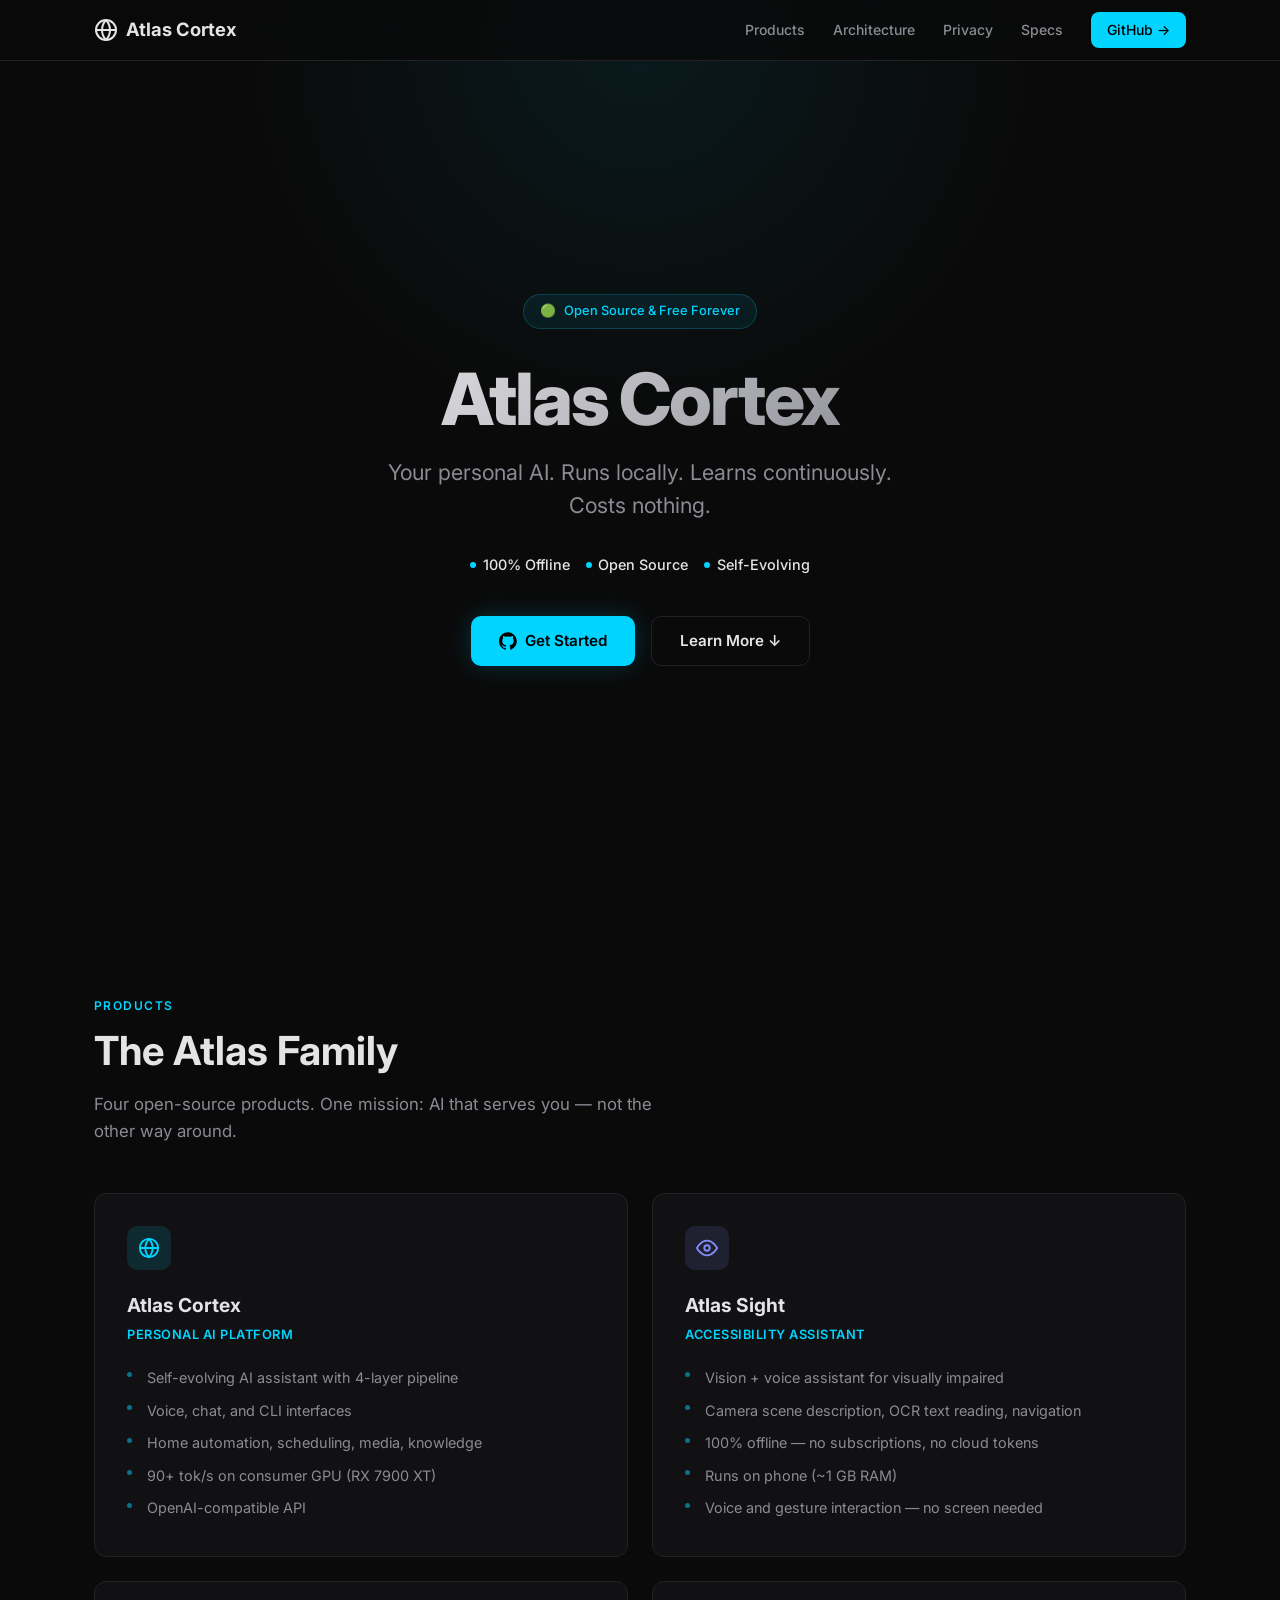
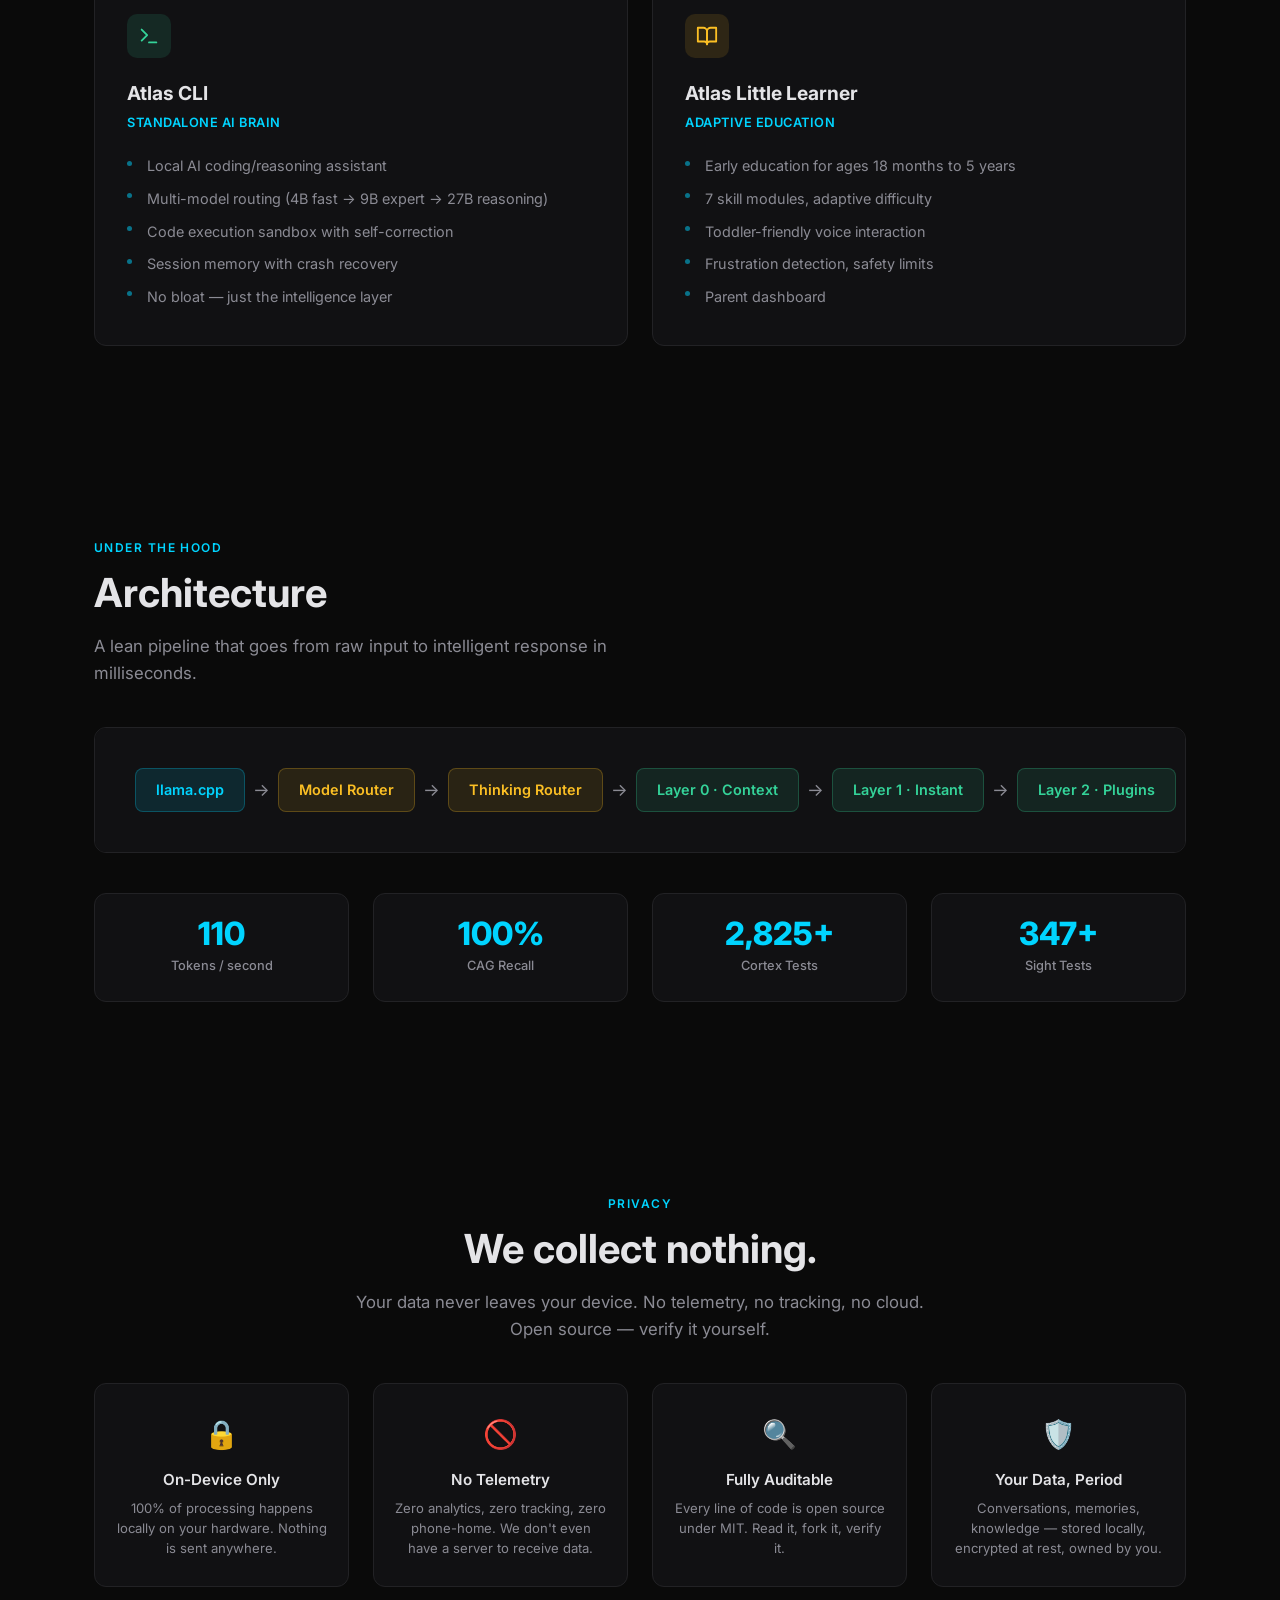
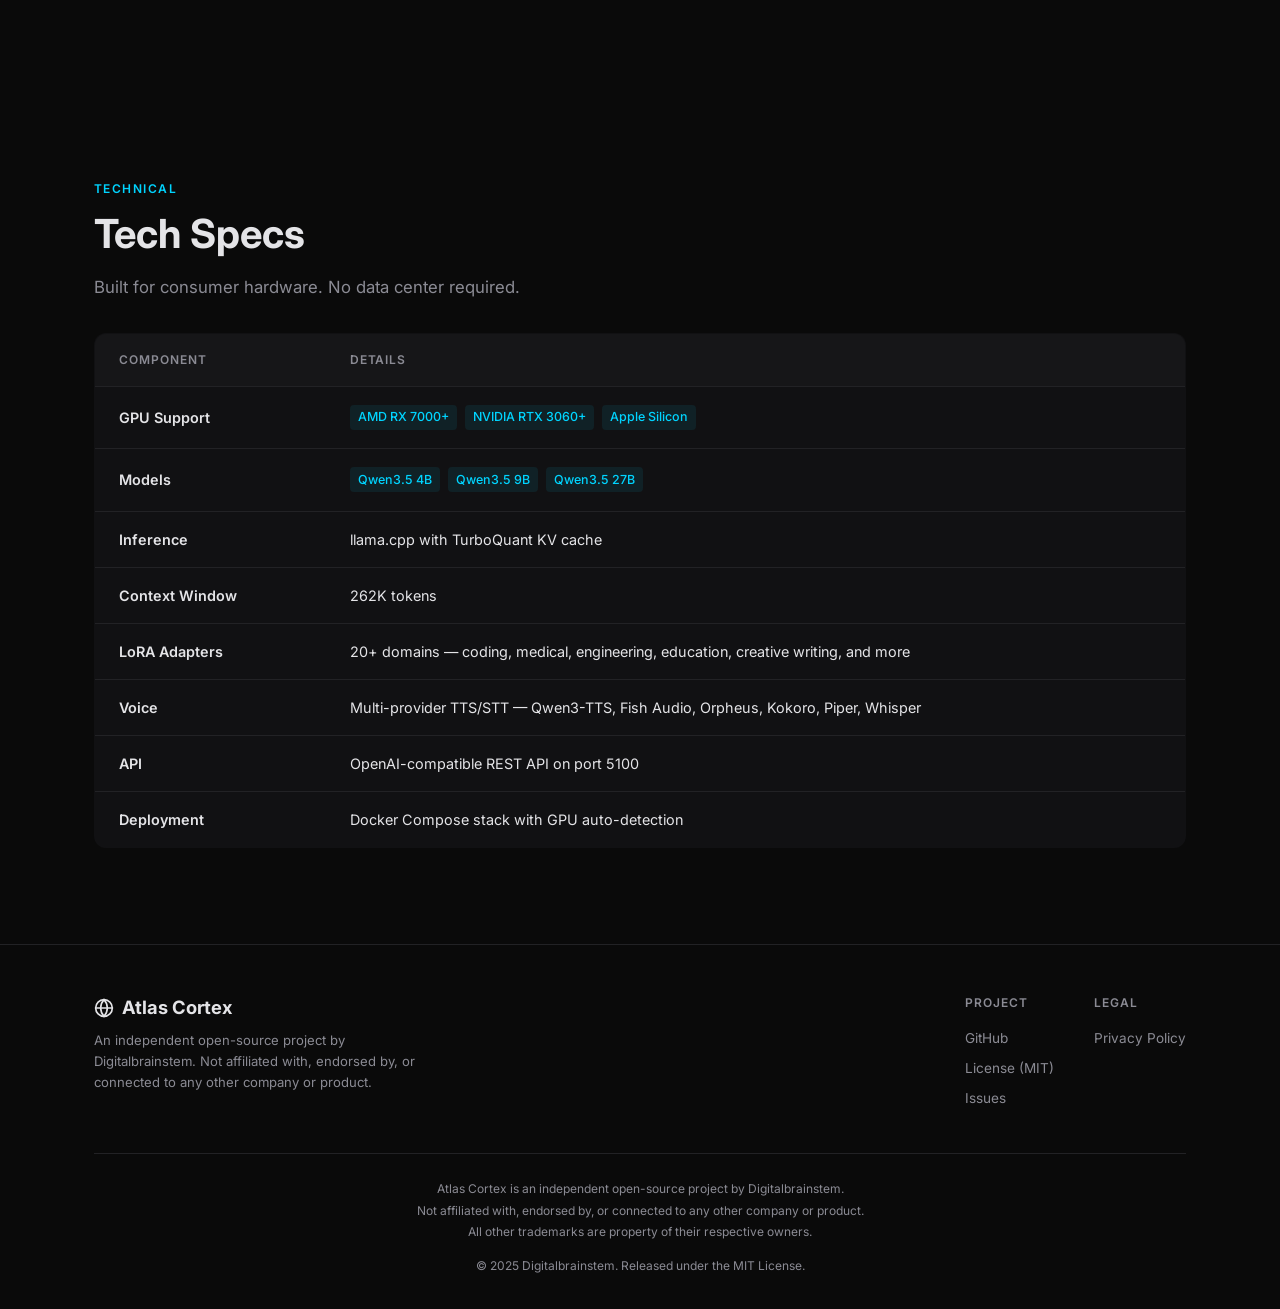
==== index.html @ 3b7be8a6 "feat: Atlas Cortex product website for atlascortex.dev Static single-page site with dark theme, resp" ====
<!DOCTYPE html>
<html lang="en">
<head>
  <meta charset="utf-8">
  <meta name="viewport" content="width=device-width, initial-scale=1">
  <title>Atlas Cortex — Your Personal AI. Runs Locally. Costs Nothing.</title>
  <meta name="description" content="Atlas Cortex is an open-source, self-evolving personal AI platform. 100% offline, runs on consumer hardware, and costs nothing.">
  <meta name="theme-color" content="#0a0a0a">
  <meta property="og:title" content="Atlas Cortex — Personal AI Platform">
  <meta property="og:description" content="Self-evolving personal AI that runs locally on consumer hardware. Open source, 100% offline, costs nothing.">
  <meta property="og:type" content="website">
  <meta property="og:url" content="https://atlascortex.dev">
  <link rel="canonical" href="https://atlascortex.dev">
  <link rel="preconnect" href="https://fonts.googleapis.com">
  <link rel="preconnect" href="https://fonts.gstatic.com" crossorigin>
  <link href="https://fonts.googleapis.com/css2?family=Inter:wght@400;500;600;700;800&display=swap" rel="stylesheet">
  <link rel="stylesheet" href="assets/style.css">
  <link rel="icon" href="data:image/svg+xml,<svg xmlns='http://www.w3.org/2000/svg' viewBox='0 0 100 100'><text y='.9em' font-size='90'>🧠</text></svg>">
</head>
<body>

<!-- ─── Nav ─── -->
<nav class="nav" role="navigation" aria-label="Main">
  <div class="nav-inner">
    <a href="#" class="nav-brand" aria-label="Atlas Cortex home">
      <svg width="24" height="24" viewBox="0 0 24 24" fill="none" stroke="currentColor" stroke-width="2" stroke-linecap="round" stroke-linejoin="round">
        <circle cx="12" cy="12" r="10"/>
        <path d="M12 2a15 15 0 0 1 4 10 15 15 0 0 1-4 10"/>
        <path d="M12 2a15 15 0 0 0-4 10 15 15 0 0 0 4 10"/>
        <path d="M2 12h20"/>
      </svg>
      Atlas Cortex
    </a>
    <button class="nav-toggle" aria-label="Toggle menu" aria-expanded="false">
      <span></span><span></span><span></span>
    </button>
    <div class="nav-links">
      <a href="#products">Products</a>
      <a href="#architecture">Architecture</a>
      <a href="#privacy">Privacy</a>
      <a href="#specs">Specs</a>
      <a href="https://github.com/Betanu701/atlas-cortex" class="nav-cta" target="_blank" rel="noopener">GitHub →</a>
    </div>
  </div>
</nav>

<!-- ─── Hero ─── -->
<section class="hero" id="hero">
  <div class="hero-content">
    <div class="hero-badge">
      <span>🟢</span> Open Source &amp; Free Forever
    </div>
    <h1 class="hero-title">Atlas Cortex</h1>
    <p class="hero-tagline">Your personal AI. Runs locally. Learns continuously. Costs nothing.</p>
    <div class="hero-pills">
      <span class="hero-pill"><span class="dot"></span> 100% Offline</span>
      <span class="hero-pill"><span class="dot"></span> Open Source</span>
      <span class="hero-pill"><span class="dot"></span> Self-Evolving</span>
    </div>
    <div class="hero-actions">
      <a href="https://github.com/Betanu701/atlas-cortex" class="btn btn-primary" target="_blank" rel="noopener">
        <svg width="18" height="18" viewBox="0 0 24 24" fill="currentColor"><path d="M12 .3a12 12 0 0 0-3.8 23.4c.6.1.8-.3.8-.6v-2c-3.3.7-4-1.6-4-1.6-.5-1.4-1.3-1.8-1.3-1.8-1-.7.1-.7.1-.7 1.2.1 1.8 1.2 1.8 1.2 1 1.8 2.8 1.3 3.5 1 .1-.8.4-1.3.7-1.6-2.7-.3-5.5-1.3-5.5-6 0-1.3.5-2.4 1.2-3.2-.1-.3-.5-1.5.1-3.2 0 0 1-.3 3.4 1.2a11.5 11.5 0 0 1 6 0c2.3-1.5 3.3-1.2 3.3-1.2.7 1.7.3 2.9.1 3.2.8.8 1.2 1.9 1.2 3.2 0 4.6-2.8 5.6-5.5 5.9.4.4.8 1.1.8 2.2v3.3c0 .3.2.7.8.6A12 12 0 0 0 12 .3"/></svg>
        Get Started
      </a>
      <a href="#products" class="btn btn-secondary">Learn More ↓</a>
    </div>
  </div>
</section>

<!-- ─── Products ─── -->
<section class="section" id="products">
  <div class="container">
    <div class="reveal">
      <p class="section-label">Products</p>
      <h2 class="section-title">The Atlas Family</h2>
      <p class="section-desc">Four open-source products. One mission: AI that serves you — not the other way around.</p>
    </div>

    <div class="products-grid">
      <!-- Cortex -->
      <div class="product-card reveal">
        <div class="product-icon cortex">
          <svg width="22" height="22" viewBox="0 0 24 24" fill="none" stroke="currentColor" stroke-width="2" stroke-linecap="round" stroke-linejoin="round"><circle cx="12" cy="12" r="10"/><path d="M12 2a15 15 0 0 1 4 10 15 15 0 0 1-4 10"/><path d="M12 2a15 15 0 0 0-4 10 15 15 0 0 0 4 10"/><path d="M2 12h20"/></svg>
        </div>
        <h3>Atlas Cortex</h3>
        <p class="product-subtitle">Personal AI Platform</p>
        <ul>
          <li>Self-evolving AI assistant with 4-layer pipeline</li>
          <li>Voice, chat, and CLI interfaces</li>
          <li>Home automation, scheduling, media, knowledge</li>
          <li>90+ tok/s on consumer GPU (RX 7900 XT)</li>
          <li>OpenAI-compatible API</li>
        </ul>
      </div>

      <!-- Sight -->
      <div class="product-card reveal">
        <div class="product-icon sight">
          <svg width="22" height="22" viewBox="0 0 24 24" fill="none" stroke="currentColor" stroke-width="2" stroke-linecap="round" stroke-linejoin="round"><path d="M1 12s4-8 11-8 11 8 11 8-4 8-11 8-11-8-11-8z"/><circle cx="12" cy="12" r="3"/></svg>
        </div>
        <h3>Atlas Sight</h3>
        <p class="product-subtitle">Accessibility Assistant</p>
        <ul>
          <li>Vision + voice assistant for visually impaired</li>
          <li>Camera scene description, OCR text reading, navigation</li>
          <li>100% offline — no subscriptions, no cloud tokens</li>
          <li>Runs on phone (~1 GB RAM)</li>
          <li>Voice and gesture interaction — no screen needed</li>
        </ul>
      </div>

      <!-- CLI -->
      <div class="product-card reveal">
        <div class="product-icon cli">
          <svg width="22" height="22" viewBox="0 0 24 24" fill="none" stroke="currentColor" stroke-width="2" stroke-linecap="round" stroke-linejoin="round"><polyline points="4 17 10 11 4 5"/><line x1="12" y1="19" x2="20" y2="19"/></svg>
        </div>
        <h3>Atlas CLI</h3>
        <p class="product-subtitle">Standalone AI Brain</p>
        <ul>
          <li>Local AI coding/reasoning assistant</li>
          <li>Multi-model routing (4B fast → 9B expert → 27B reasoning)</li>
          <li>Code execution sandbox with self-correction</li>
          <li>Session memory with crash recovery</li>
          <li>No bloat — just the intelligence layer</li>
        </ul>
      </div>

      <!-- Little Learner -->
      <div class="product-card reveal">
        <div class="product-icon learner">
          <svg width="22" height="22" viewBox="0 0 24 24" fill="none" stroke="currentColor" stroke-width="2" stroke-linecap="round" stroke-linejoin="round"><path d="M2 3h6a4 4 0 0 1 4 4v14a3 3 0 0 0-3-3H2z"/><path d="M22 3h-6a4 4 0 0 0-4 4v14a3 3 0 0 1 3-3h7z"/></svg>
        </div>
        <h3>Atlas Little Learner</h3>
        <p class="product-subtitle">Adaptive Education</p>
        <ul>
          <li>Early education for ages 18 months to 5 years</li>
          <li>7 skill modules, adaptive difficulty</li>
          <li>Toddler-friendly voice interaction</li>
          <li>Frustration detection, safety limits</li>
          <li>Parent dashboard</li>
        </ul>
      </div>
    </div>
  </div>
</section>

<!-- ─── Architecture ─── -->
<section class="section" id="architecture">
  <div class="container">
    <div class="reveal">
      <p class="section-label">Under the Hood</p>
      <h2 class="section-title">Architecture</h2>
      <p class="section-desc">A lean pipeline that goes from raw input to intelligent response in milliseconds.</p>
    </div>

    <div class="arch-diagram reveal">
      <div class="arch-flow">
        <span class="arch-node engine">llama.cpp</span>
        <span class="arch-arrow">→</span>
        <span class="arch-node router">Model Router</span>
        <span class="arch-arrow">→</span>
        <span class="arch-node router">Thinking Router</span>
        <span class="arch-arrow">→</span>
        <span class="arch-node pipe">Layer 0 · Context</span>
        <span class="arch-arrow">→</span>
        <span class="arch-node pipe">Layer 1 · Instant</span>
        <span class="arch-arrow">→</span>
        <span class="arch-node pipe">Layer 2 · Plugins</span>
        <span class="arch-arrow">→</span>
        <span class="arch-node pipe">Layer 3 · LLM</span>
      </div>
    </div>

    <div class="stats-grid">
      <div class="stat-card reveal">
        <div class="stat-value">110</div>
        <div class="stat-label">Tokens / second</div>
      </div>
      <div class="stat-card reveal">
        <div class="stat-value">100%</div>
        <div class="stat-label">CAG Recall</div>
      </div>
      <div class="stat-card reveal">
        <div class="stat-value">2,825+</div>
        <div class="stat-label">Cortex Tests</div>
      </div>
      <div class="stat-card reveal">
        <div class="stat-value">347+</div>
        <div class="stat-label">Sight Tests</div>
      </div>
    </div>
  </div>
</section>

<!-- ─── Privacy ─── -->
<section class="section privacy-section" id="privacy">
  <div class="container">
    <div class="reveal">
      <p class="section-label">Privacy</p>
      <h2 class="section-title">We collect nothing.</h2>
      <p class="section-desc">Your data never leaves your device. No telemetry, no tracking, no cloud. Open source — verify it yourself.</p>
    </div>

    <div class="privacy-grid">
      <div class="privacy-card reveal">
        <div class="privacy-card-icon">🔒</div>
        <h4>On-Device Only</h4>
        <p>100% of processing happens locally on your hardware. Nothing is sent anywhere.</p>
      </div>
      <div class="privacy-card reveal">
        <div class="privacy-card-icon">🚫</div>
        <h4>No Telemetry</h4>
        <p>Zero analytics, zero tracking, zero phone-home. We don't even have a server to receive data.</p>
      </div>
      <div class="privacy-card reveal">
        <div class="privacy-card-icon">🔍</div>
        <h4>Fully Auditable</h4>
        <p>Every line of code is open source under MIT. Read it, fork it, verify it.</p>
      </div>
      <div class="privacy-card reveal">
        <div class="privacy-card-icon">🛡️</div>
        <h4>Your Data, Period</h4>
        <p>Conversations, memories, knowledge — stored locally, encrypted at rest, owned by you.</p>
      </div>
    </div>
  </div>
</section>

<!-- ─── Tech Specs ─── -->
<section class="section" id="specs">
  <div class="container">
    <div class="reveal">
      <p class="section-label">Technical</p>
      <h2 class="section-title">Tech Specs</h2>
      <p class="section-desc">Built for consumer hardware. No data center required.</p>
    </div>

    <table class="specs-table reveal">
      <thead>
        <tr>
          <th>Component</th>
          <th>Details</th>
        </tr>
      </thead>
      <tbody>
        <tr>
          <td>GPU Support</td>
          <td>
            <span class="spec-tag">AMD RX 7000+</span>
            <span class="spec-tag">NVIDIA RTX 3060+</span>
            <span class="spec-tag">Apple Silicon</span>
          </td>
        </tr>
        <tr>
          <td>Models</td>
          <td>
            <span class="spec-tag">Qwen3.5 4B</span>
            <span class="spec-tag">Qwen3.5 9B</span>
            <span class="spec-tag">Qwen3.5 27B</span>
          </td>
        </tr>
        <tr>
          <td>Inference</td>
          <td>llama.cpp with TurboQuant KV cache</td>
        </tr>
        <tr>
          <td>Context Window</td>
          <td>262K tokens</td>
        </tr>
        <tr>
          <td>LoRA Adapters</td>
          <td>20+ domains — coding, medical, engineering, education, creative writing, and more</td>
        </tr>
        <tr>
          <td>Voice</td>
          <td>Multi-provider TTS/STT — Qwen3-TTS, Fish Audio, Orpheus, Kokoro, Piper, Whisper</td>
        </tr>
        <tr>
          <td>API</td>
          <td>OpenAI-compatible REST API on port 5100</td>
        </tr>
        <tr>
          <td>Deployment</td>
          <td>Docker Compose stack with GPU auto-detection</td>
        </tr>
      </tbody>
    </table>
  </div>
</section>

<!-- ─── Footer ─── -->
<footer class="footer" id="footer">
  <div class="container">
    <div class="footer-inner">
      <div class="footer-brand">
        <a href="#" class="nav-brand" style="color:var(--text);">
          <svg width="20" height="20" viewBox="0 0 24 24" fill="none" stroke="currentColor" stroke-width="2" stroke-linecap="round" stroke-linejoin="round"><circle cx="12" cy="12" r="10"/><path d="M12 2a15 15 0 0 1 4 10 15 15 0 0 1-4 10"/><path d="M12 2a15 15 0 0 0-4 10 15 15 0 0 0 4 10"/><path d="M2 12h20"/></svg>
          Atlas Cortex
        </a>
        <p>An independent open-source project by Digitalbrainstem. Not affiliated with, endorsed by, or connected to any other company or product.</p>
      </div>
      <div class="footer-links">
        <div class="footer-col">
          <h5>Project</h5>
          <a href="https://github.com/Betanu701/atlas-cortex" target="_blank" rel="noopener">GitHub</a>
          <a href="https://github.com/Betanu701/atlas-cortex/blob/main/LICENSE" target="_blank" rel="noopener">License (MIT)</a>
          <a href="https://github.com/Betanu701/atlas-cortex/issues" target="_blank" rel="noopener">Issues</a>
        </div>
        <div class="footer-col">
          <h5>Legal</h5>
          <a href="privacy.html">Privacy Policy</a>
        </div>
      </div>
    </div>
    <div class="footer-legal">
      <p>Atlas Cortex is an independent open-source project by Digitalbrainstem.</p>
      <p>Not affiliated with, endorsed by, or connected to any other company or product.</p>
      <p>All other trademarks are property of their respective owners.</p>
      <p style="margin-top:.75rem;">© 2025 Digitalbrainstem. Released under the MIT License.</p>
    </div>
  </div>
</footer>

<script src="assets/main.js"></script>
</body>
</html>
---- assets/style.css ----
/* ── Atlas Cortex — atlascortex.dev ── */
/* Design tokens */
:root {
  --bg:        #0a0a0a;
  --bg-card:   #111113;
  --bg-card-h: #17171a;
  --border:    #222225;
  --text:      #e4e4e7;
  --text-dim:  #8b8b94;
  --accent:    #00d4ff;
  --accent-g:  #00b8d4;
  --accent-warm: #f5a623;
  --radius:    12px;
  --max-w:     1140px;
  --font:      'Inter', system-ui, -apple-system, sans-serif;
}

/* ── Reset ── */
*, *::before, *::after { box-sizing: border-box; margin: 0; padding: 0; }
html { scroll-behavior: smooth; -webkit-text-size-adjust: 100%; }
body {
  font-family: var(--font);
  background: var(--bg);
  color: var(--text);
  line-height: 1.6;
  overflow-x: hidden;
  -webkit-font-smoothing: antialiased;
}
a { color: var(--accent); text-decoration: none; transition: opacity .2s; }
a:hover { opacity: .8; }
img { max-width: 100%; display: block; }
ul { list-style: none; }

/* ── Utilities ── */
.container { max-width: var(--max-w); margin: 0 auto; padding: 0 1.5rem; }
.section { padding: 6rem 0; }
.section-label {
  font-size: .75rem;
  font-weight: 600;
  letter-spacing: .12em;
  text-transform: uppercase;
  color: var(--accent);
  margin-bottom: .75rem;
}
.section-title {
  font-size: clamp(1.75rem, 4vw, 2.5rem);
  font-weight: 700;
  line-height: 1.2;
  margin-bottom: 1rem;
}
.section-desc {
  color: var(--text-dim);
  max-width: 600px;
  font-size: 1.05rem;
}

/* ── Scroll animations ── */
.reveal {
  opacity: 0;
  transform: translateY(28px);
  transition: opacity .7s cubic-bezier(.16,1,.3,1), transform .7s cubic-bezier(.16,1,.3,1);
}
.reveal.visible {
  opacity: 1;
  transform: translateY(0);
}

/* ── Nav ── */
.nav {
  position: fixed;
  top: 0; left: 0; right: 0;
  z-index: 100;
  background: rgba(10,10,10,.82);
  backdrop-filter: blur(14px);
  -webkit-backdrop-filter: blur(14px);
  border-bottom: 1px solid var(--border);
  transition: background .3s;
}
.nav-inner {
  max-width: var(--max-w);
  margin: 0 auto;
  padding: 0 1.5rem;
  display: flex;
  align-items: center;
  justify-content: space-between;
  height: 60px;
}
.nav-brand {
  font-weight: 700;
  font-size: 1.15rem;
  color: var(--text);
  display: flex;
  align-items: center;
  gap: .5rem;
}
.nav-brand svg { flex-shrink: 0; }
.nav-links { display: flex; gap: 1.75rem; align-items: center; }
.nav-links a {
  color: var(--text-dim);
  font-size: .875rem;
  font-weight: 500;
  transition: color .2s;
}
.nav-links a:hover { color: var(--text); opacity: 1; }
.nav-cta {
  background: var(--accent);
  color: #000 !important;
  padding: .45rem 1rem;
  border-radius: 8px;
  font-weight: 600;
  font-size: .85rem;
  transition: background .2s, transform .15s;
}
.nav-cta:hover { background: var(--accent-g); transform: translateY(-1px); opacity: 1 !important; }

/* Mobile menu */
.nav-toggle {
  display: none;
  background: none;
  border: none;
  cursor: pointer;
  padding: .5rem;
}
.nav-toggle span {
  display: block;
  width: 22px;
  height: 2px;
  background: var(--text);
  margin: 5px 0;
  transition: transform .3s, opacity .3s;
}
@media (max-width: 768px) {
  .nav-toggle { display: block; }
  .nav-links {
    position: fixed;
    inset: 60px 0 0 0;
    background: rgba(10,10,10,.97);
    backdrop-filter: blur(14px);
    flex-direction: column;
    padding: 2rem 1.5rem;
    gap: 1.5rem;
    transform: translateX(100%);
    transition: transform .35s cubic-bezier(.16,1,.3,1);
  }
  .nav-links.open { transform: translateX(0); }
  .nav-links a { font-size: 1.1rem; }
}

/* ── Hero ── */
.hero {
  min-height: 100vh;
  display: flex;
  align-items: center;
  position: relative;
  overflow: hidden;
  padding-top: 60px;
}
.hero::before {
  content: '';
  position: absolute;
  top: -40%;
  left: 50%;
  transform: translateX(-50%);
  width: 800px;
  height: 800px;
  background: radial-gradient(circle, rgba(0,212,255,.08) 0%, transparent 70%);
  pointer-events: none;
}
.hero-content {
  position: relative;
  text-align: center;
  max-width: 740px;
  margin: 0 auto;
  padding: 4rem 1.5rem;
}
.hero-badge {
  display: inline-flex;
  align-items: center;
  gap: .5rem;
  background: rgba(0,212,255,.08);
  border: 1px solid rgba(0,212,255,.2);
  border-radius: 100px;
  padding: .4rem 1rem;
  font-size: .8rem;
  color: var(--accent);
  font-weight: 500;
  margin-bottom: 2rem;
}
.hero-title {
  font-size: clamp(2.75rem, 7vw, 4.5rem);
  font-weight: 800;
  letter-spacing: -.03em;
  line-height: 1.05;
  margin-bottom: 1.25rem;
  background: linear-gradient(135deg, var(--text) 0%, var(--text-dim) 100%);
  -webkit-background-clip: text;
  -webkit-text-fill-color: transparent;
  background-clip: text;
}
.hero-tagline {
  font-size: clamp(1.1rem, 2.5vw, 1.35rem);
  color: var(--text-dim);
  max-width: 560px;
  margin: 0 auto 2rem;
  line-height: 1.5;
}
.hero-pills {
  display: flex;
  justify-content: center;
  gap: 1rem;
  flex-wrap: wrap;
  margin-bottom: 2.5rem;
}
.hero-pill {
  display: flex;
  align-items: center;
  gap: .4rem;
  color: var(--text);
  font-size: .9rem;
  font-weight: 500;
}
.hero-pill .dot {
  width: 6px;
  height: 6px;
  border-radius: 50%;
  background: var(--accent);
  flex-shrink: 0;
}
.hero-actions {
  display: flex;
  justify-content: center;
  gap: 1rem;
  flex-wrap: wrap;
}
.btn {
  display: inline-flex;
  align-items: center;
  gap: .5rem;
  padding: .75rem 1.75rem;
  border-radius: 10px;
  font-weight: 600;
  font-size: .95rem;
  transition: transform .15s, box-shadow .2s;
  border: none;
  cursor: pointer;
}
.btn:hover { transform: translateY(-2px); opacity: 1 !important; }
.btn-primary {
  background: var(--accent);
  color: #000;
  box-shadow: 0 0 24px rgba(0,212,255,.2);
}
.btn-primary:hover { box-shadow: 0 0 32px rgba(0,212,255,.35); }
.btn-secondary {
  background: transparent;
  color: var(--text);
  border: 1px solid var(--border);
}
.btn-secondary:hover { border-color: var(--text-dim); }

/* ── Products grid ── */
.products-grid {
  display: grid;
  grid-template-columns: repeat(2, 1fr);
  gap: 1.5rem;
  margin-top: 3rem;
}
@media (max-width: 768px) {
  .products-grid { grid-template-columns: 1fr; }
}
.product-card {
  background: var(--bg-card);
  border: 1px solid var(--border);
  border-radius: var(--radius);
  padding: 2rem;
  transition: border-color .3s, transform .3s, box-shadow .3s;
  position: relative;
  overflow: hidden;
}
.product-card::before {
  content: '';
  position: absolute;
  top: 0; left: 0; right: 0;
  height: 2px;
  background: linear-gradient(90deg, transparent, var(--accent), transparent);
  opacity: 0;
  transition: opacity .3s;
}
.product-card:hover {
  border-color: rgba(0,212,255,.25);
  transform: translateY(-4px);
  box-shadow: 0 12px 40px rgba(0,0,0,.3);
}
.product-card:hover::before { opacity: 1; }

.product-icon {
  width: 44px;
  height: 44px;
  border-radius: 10px;
  display: flex;
  align-items: center;
  justify-content: center;
  margin-bottom: 1.25rem;
  font-size: 1.25rem;
}
.product-icon.cortex  { background: rgba(0,212,255,.12); color: var(--accent); }
.product-icon.sight   { background: rgba(129,140,248,.12); color: #818cf8; }
.product-icon.cli     { background: rgba(52,211,153,.12); color: #34d399; }
.product-icon.learner { background: rgba(251,191,36,.12); color: #fbbf24; }

.product-card h3 {
  font-size: 1.2rem;
  font-weight: 700;
  margin-bottom: .25rem;
}
.product-subtitle {
  color: var(--accent);
  font-size: .8rem;
  font-weight: 600;
  letter-spacing: .04em;
  text-transform: uppercase;
  margin-bottom: 1rem;
}
.product-card ul { margin-top: .75rem; }
.product-card li {
  color: var(--text-dim);
  font-size: .9rem;
  padding: .3rem 0;
  padding-left: 1.25rem;
  position: relative;
}
.product-card li::before {
  content: '';
  position: absolute;
  left: 0;
  top: .7rem;
  width: 5px;
  height: 5px;
  border-radius: 50%;
  background: var(--accent);
  opacity: .5;
}

/* ── Architecture ── */
.arch-diagram {
  background: var(--bg-card);
  border: 1px solid var(--border);
  border-radius: var(--radius);
  padding: 2.5rem;
  margin-top: 2.5rem;
  overflow-x: auto;
}
.arch-flow {
  display: flex;
  align-items: center;
  justify-content: center;
  gap: .5rem;
  flex-wrap: wrap;
  font-size: .9rem;
  min-width: max-content;
}
.arch-node {
  padding: .6rem 1.25rem;
  border-radius: 8px;
  font-weight: 600;
  white-space: nowrap;
}
.arch-node.engine  { background: rgba(0,212,255,.12); color: var(--accent); border: 1px solid rgba(0,212,255,.25); }
.arch-node.router  { background: rgba(251,191,36,.1); color: #fbbf24; border: 1px solid rgba(251,191,36,.25); }
.arch-node.pipe    { background: rgba(52,211,153,.1); color: #34d399; border: 1px solid rgba(52,211,153,.25); }
.arch-arrow { color: var(--text-dim); font-size: 1.1rem; flex-shrink: 0; }

.stats-grid {
  display: grid;
  grid-template-columns: repeat(4, 1fr);
  gap: 1.5rem;
  margin-top: 2.5rem;
}
@media (max-width: 640px) {
  .stats-grid { grid-template-columns: repeat(2, 1fr); }
}
.stat-card {
  text-align: center;
  padding: 1.5rem 1rem;
  background: var(--bg-card);
  border: 1px solid var(--border);
  border-radius: var(--radius);
}
.stat-value {
  font-size: 2rem;
  font-weight: 800;
  color: var(--accent);
  line-height: 1;
  margin-bottom: .4rem;
}
.stat-label {
  font-size: .8rem;
  color: var(--text-dim);
  font-weight: 500;
}

/* ── Privacy ── */
.privacy-section {
  text-align: center;
}
.privacy-section .section-desc {
  margin: 0 auto 2.5rem;
}
.privacy-grid {
  display: grid;
  grid-template-columns: repeat(4, 1fr);
  gap: 1.5rem;
}
@media (max-width: 768px) {
  .privacy-grid { grid-template-columns: repeat(2, 1fr); }
}
.privacy-card {
  padding: 1.75rem 1.25rem;
  background: var(--bg-card);
  border: 1px solid var(--border);
  border-radius: var(--radius);
  text-align: center;
}
.privacy-card-icon {
  font-size: 1.75rem;
  margin-bottom: .75rem;
}
.privacy-card h4 {
  font-size: .95rem;
  font-weight: 600;
  margin-bottom: .4rem;
}
.privacy-card p {
  font-size: .82rem;
  color: var(--text-dim);
  line-height: 1.5;
}

/* ── Tech specs ── */
.specs-table {
  width: 100%;
  border-collapse: collapse;
  margin-top: 2rem;
  background: var(--bg-card);
  border: 1px solid var(--border);
  border-radius: var(--radius);
  overflow: hidden;
}
.specs-table th,
.specs-table td {
  text-align: left;
  padding: 1rem 1.5rem;
  border-bottom: 1px solid var(--border);
  font-size: .9rem;
}
.specs-table th {
  color: var(--text-dim);
  font-weight: 600;
  font-size: .75rem;
  text-transform: uppercase;
  letter-spacing: .08em;
  background: rgba(255,255,255,.02);
}
.specs-table tr:last-child td { border-bottom: none; }
.specs-table td:first-child { font-weight: 600; white-space: nowrap; }
.spec-tag {
  display: inline-block;
  background: rgba(0,212,255,.08);
  color: var(--accent);
  padding: .15rem .5rem;
  border-radius: 4px;
  font-size: .78rem;
  font-weight: 500;
  margin: .15rem .25rem .15rem 0;
}

/* ── Footer ── */
.footer {
  border-top: 1px solid var(--border);
  padding: 3rem 0 2rem;
}
.footer-inner {
  display: flex;
  justify-content: space-between;
  align-items: flex-start;
  gap: 2rem;
  flex-wrap: wrap;
}
.footer-brand p {
  color: var(--text-dim);
  font-size: .82rem;
  max-width: 340px;
  margin-top: .5rem;
  line-height: 1.6;
}
.footer-links { display: flex; gap: 2.5rem; }
.footer-col h5 {
  font-size: .75rem;
  font-weight: 600;
  text-transform: uppercase;
  letter-spacing: .08em;
  color: var(--text-dim);
  margin-bottom: .75rem;
}
.footer-col a {
  display: block;
  color: var(--text-dim);
  font-size: .85rem;
  padding: .25rem 0;
  transition: color .2s;
}
.footer-col a:hover { color: var(--text); opacity: 1; }
.footer-legal {
  margin-top: 2.5rem;
  padding-top: 1.5rem;
  border-top: 1px solid var(--border);
  text-align: center;
}
.footer-legal p {
  color: var(--text-dim);
  font-size: .75rem;
  line-height: 1.8;
}

/* ── Privacy page ── */
.page-header {
  padding: 8rem 0 3rem;
  text-align: center;
  border-bottom: 1px solid var(--border);
}
.prose {
  max-width: 720px;
  margin: 0 auto;
  padding: 3rem 1.5rem 6rem;
}
.prose h2 {
  font-size: 1.35rem;
  font-weight: 700;
  margin: 2.5rem 0 .75rem;
}
.prose p,
.prose li {
  color: var(--text-dim);
  font-size: .95rem;
  line-height: 1.8;
  margin-bottom: .75rem;
}
.prose ul {
  margin: .5rem 0 1rem 1.25rem;
  list-style: disc;
}
.prose strong { color: var(--text); }
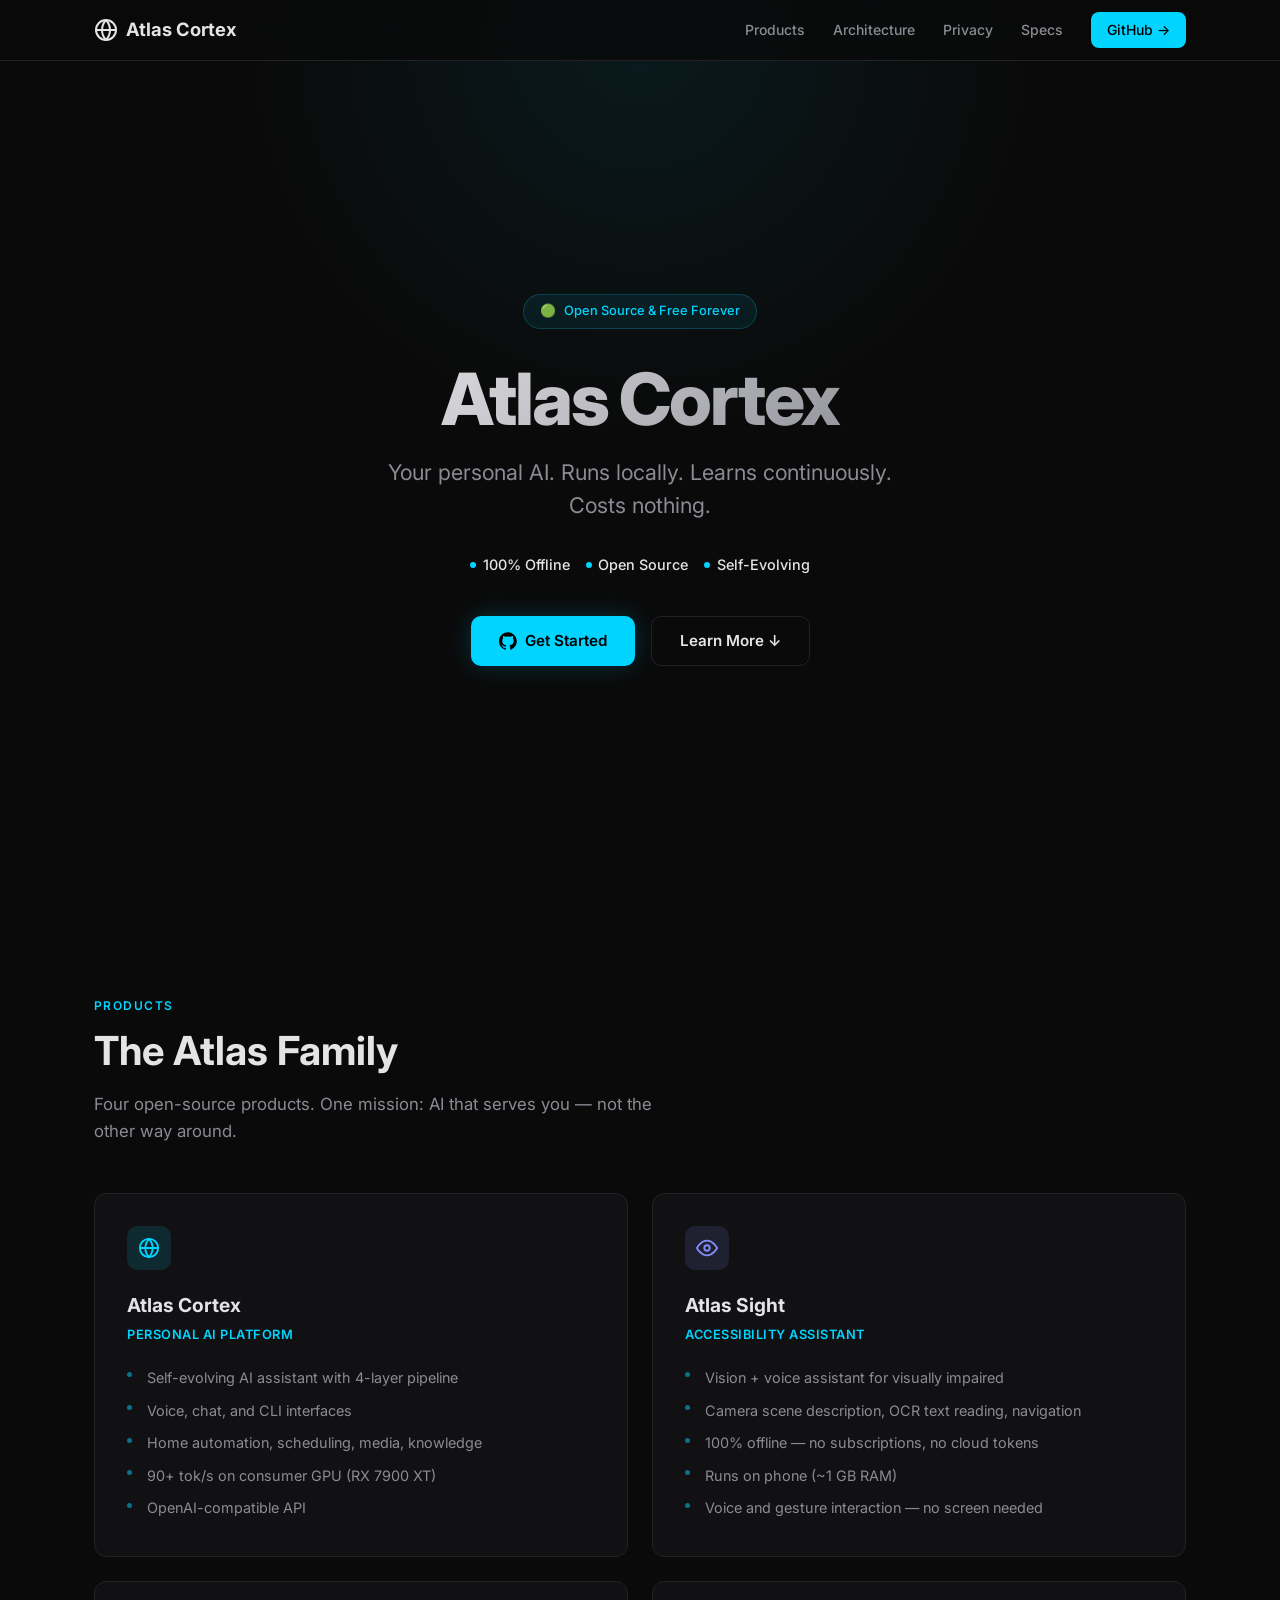
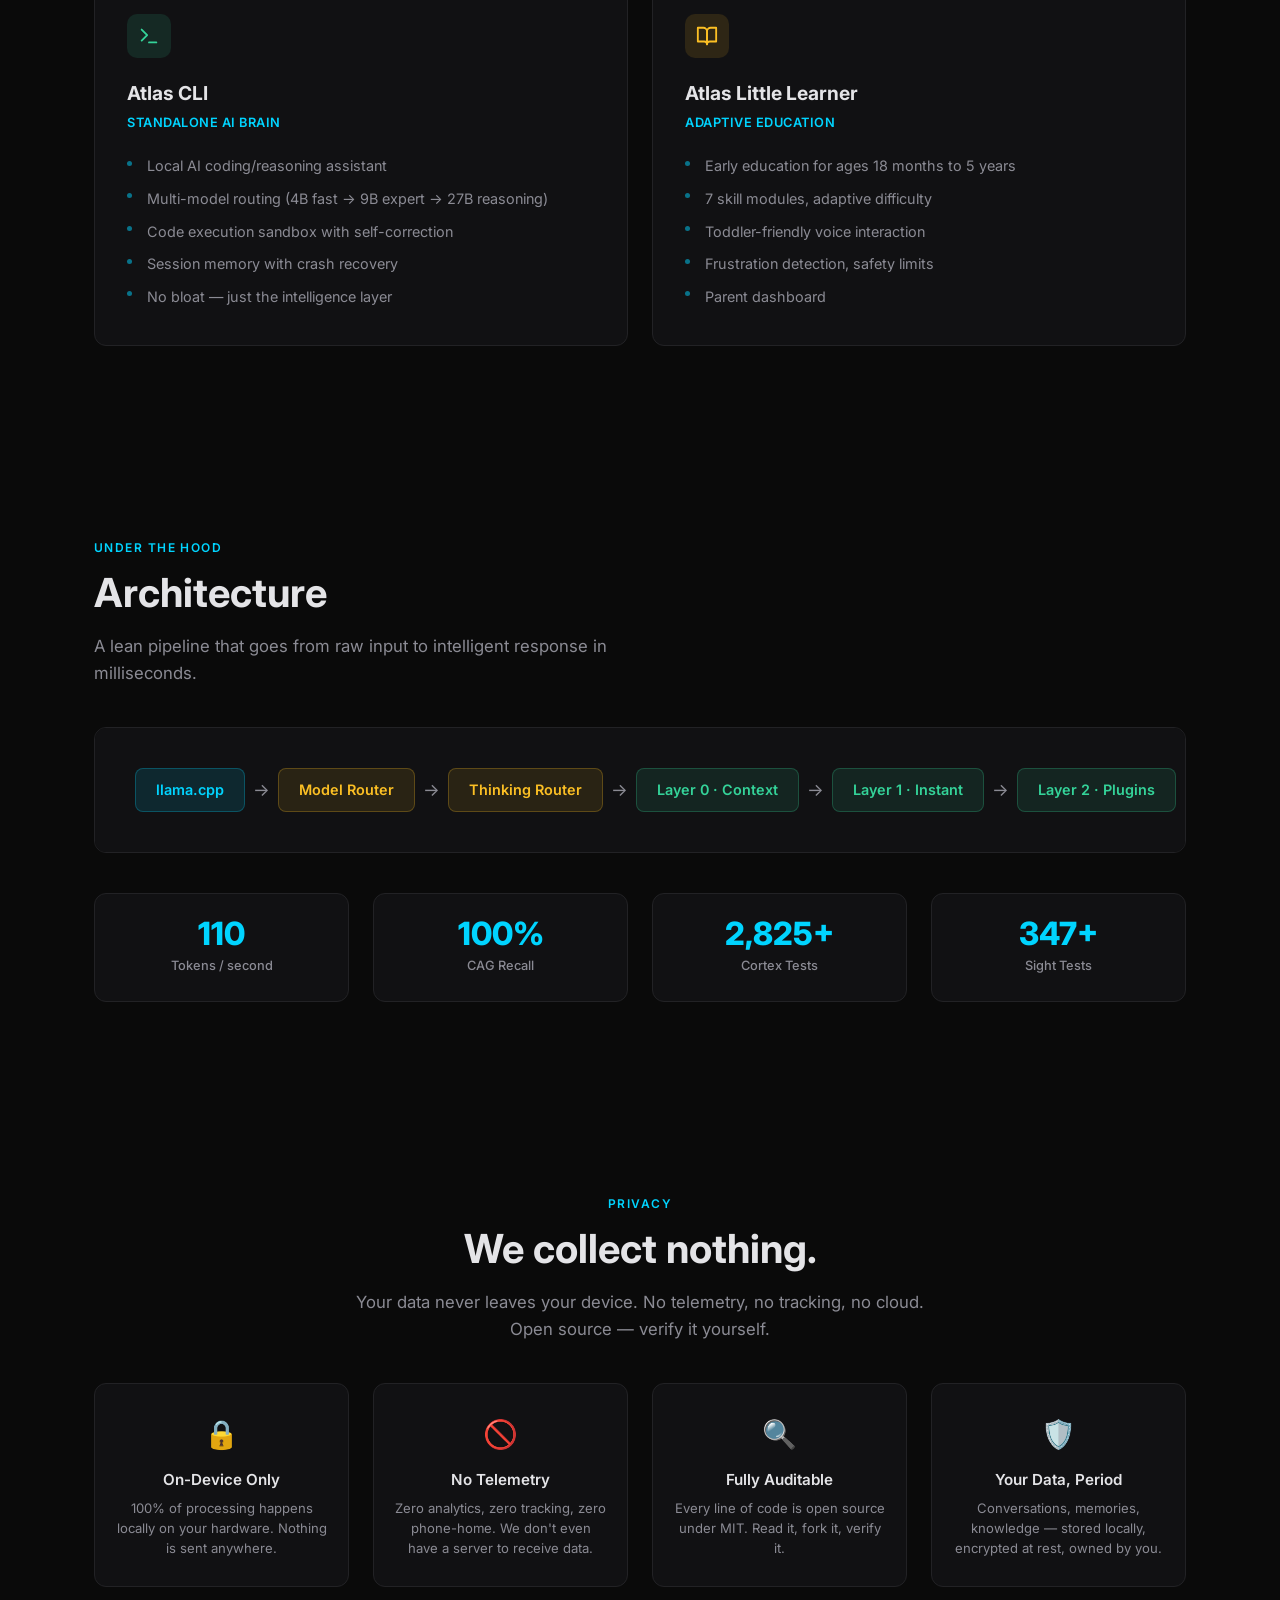
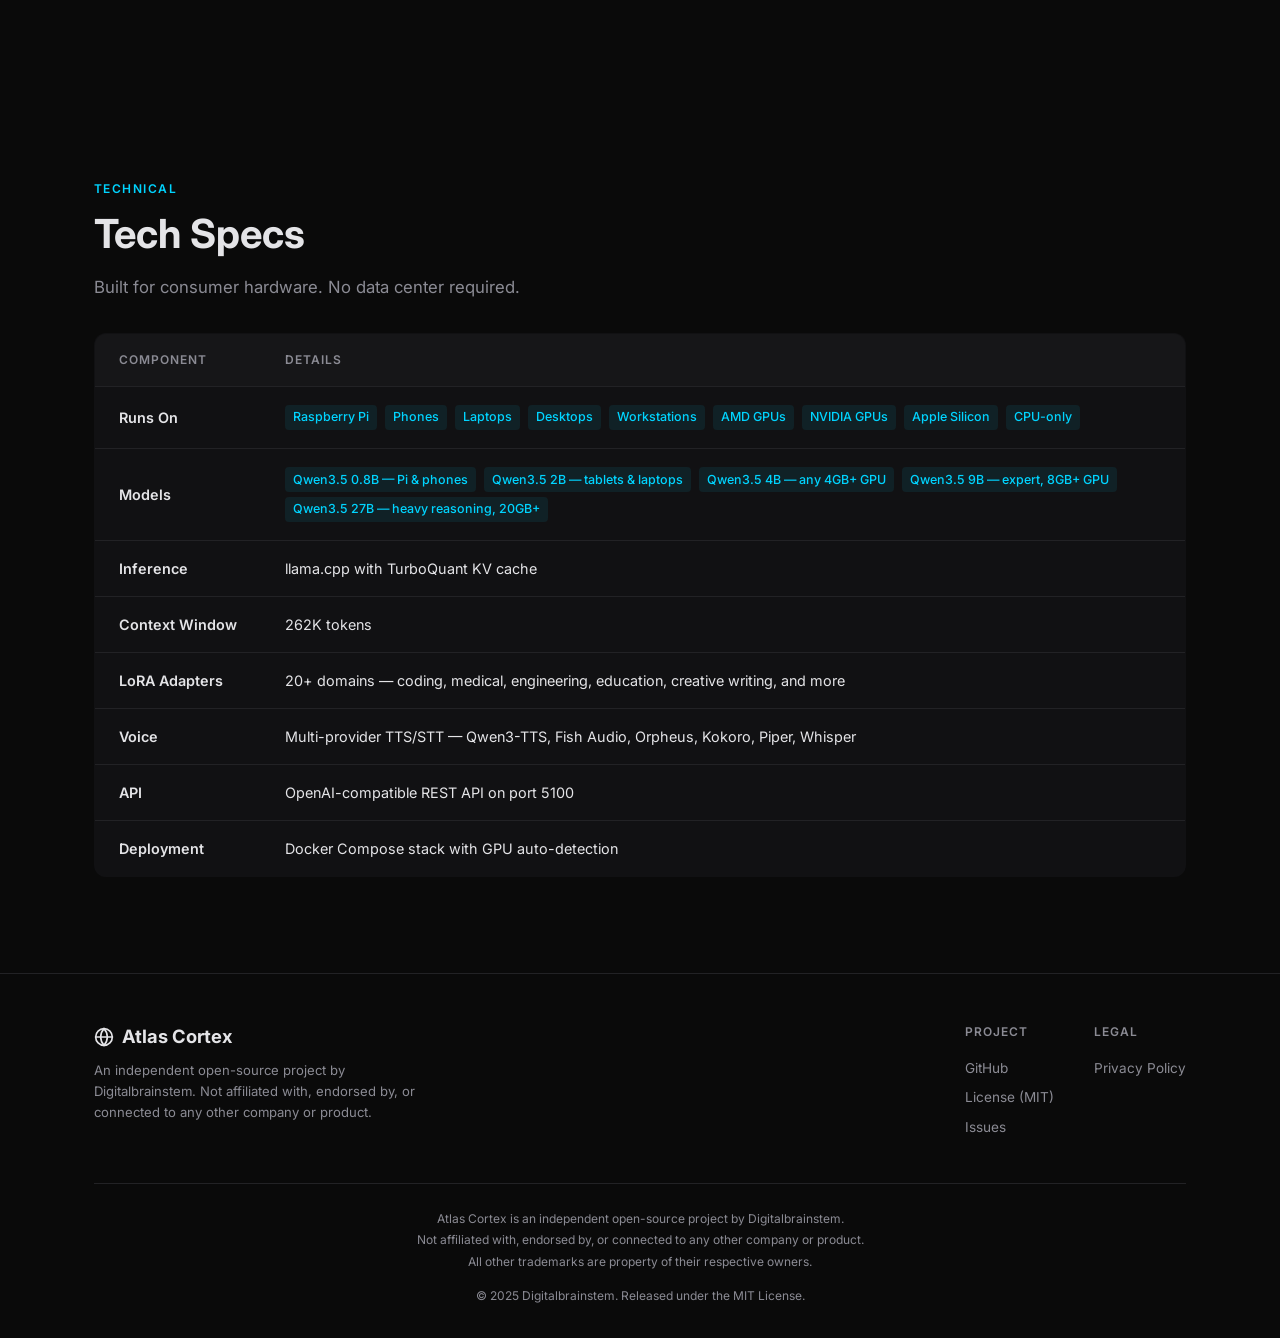
==== commit 664294c9: "Update specs: runs on anything from Pi to workstation Co-authored-by: Copilot <223556219+Copilot@use" ====
--- a/index.html
+++ b/index.html
@@ -244,19 +244,27 @@
       </thead>
       <tbody>
         <tr>
-          <td>GPU Support</td>
+          <td>Runs On</td>
           <td>
-            <span class="spec-tag">AMD RX 7000+</span>
-            <span class="spec-tag">NVIDIA RTX 3060+</span>
+            <span class="spec-tag">Raspberry Pi</span>
+            <span class="spec-tag">Phones</span>
+            <span class="spec-tag">Laptops</span>
+            <span class="spec-tag">Desktops</span>
+            <span class="spec-tag">Workstations</span>
+            <span class="spec-tag">AMD GPUs</span>
+            <span class="spec-tag">NVIDIA GPUs</span>
             <span class="spec-tag">Apple Silicon</span>
+            <span class="spec-tag">CPU-only</span>
           </td>
         </tr>
         <tr>
           <td>Models</td>
           <td>
-            <span class="spec-tag">Qwen3.5 4B</span>
-            <span class="spec-tag">Qwen3.5 9B</span>
-            <span class="spec-tag">Qwen3.5 27B</span>
+            <span class="spec-tag">Qwen3.5 0.8B — Pi &amp; phones</span>
+            <span class="spec-tag">Qwen3.5 2B — tablets &amp; laptops</span>
+            <span class="spec-tag">Qwen3.5 4B — any 4GB+ GPU</span>
+            <span class="spec-tag">Qwen3.5 9B — expert, 8GB+ GPU</span>
+            <span class="spec-tag">Qwen3.5 27B — heavy reasoning, 20GB+</span>
           </td>
         </tr>
         <tr>
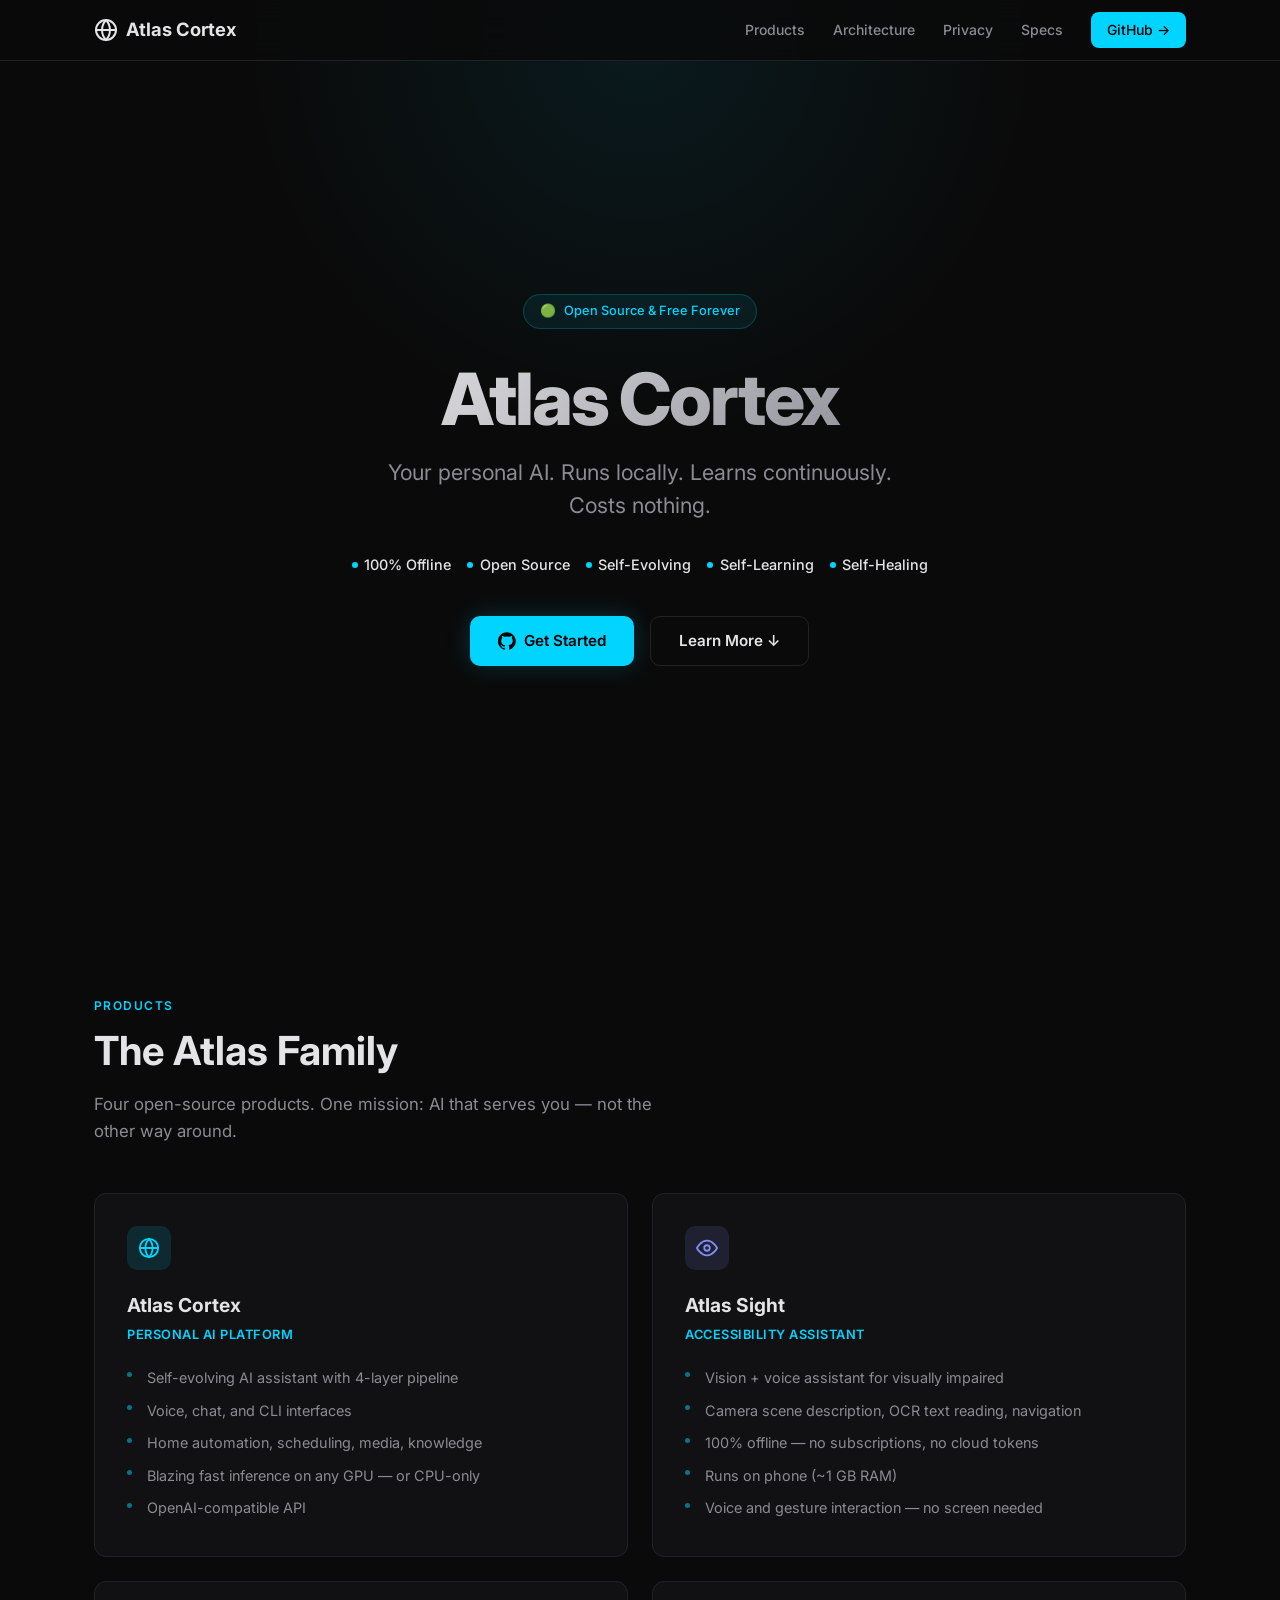
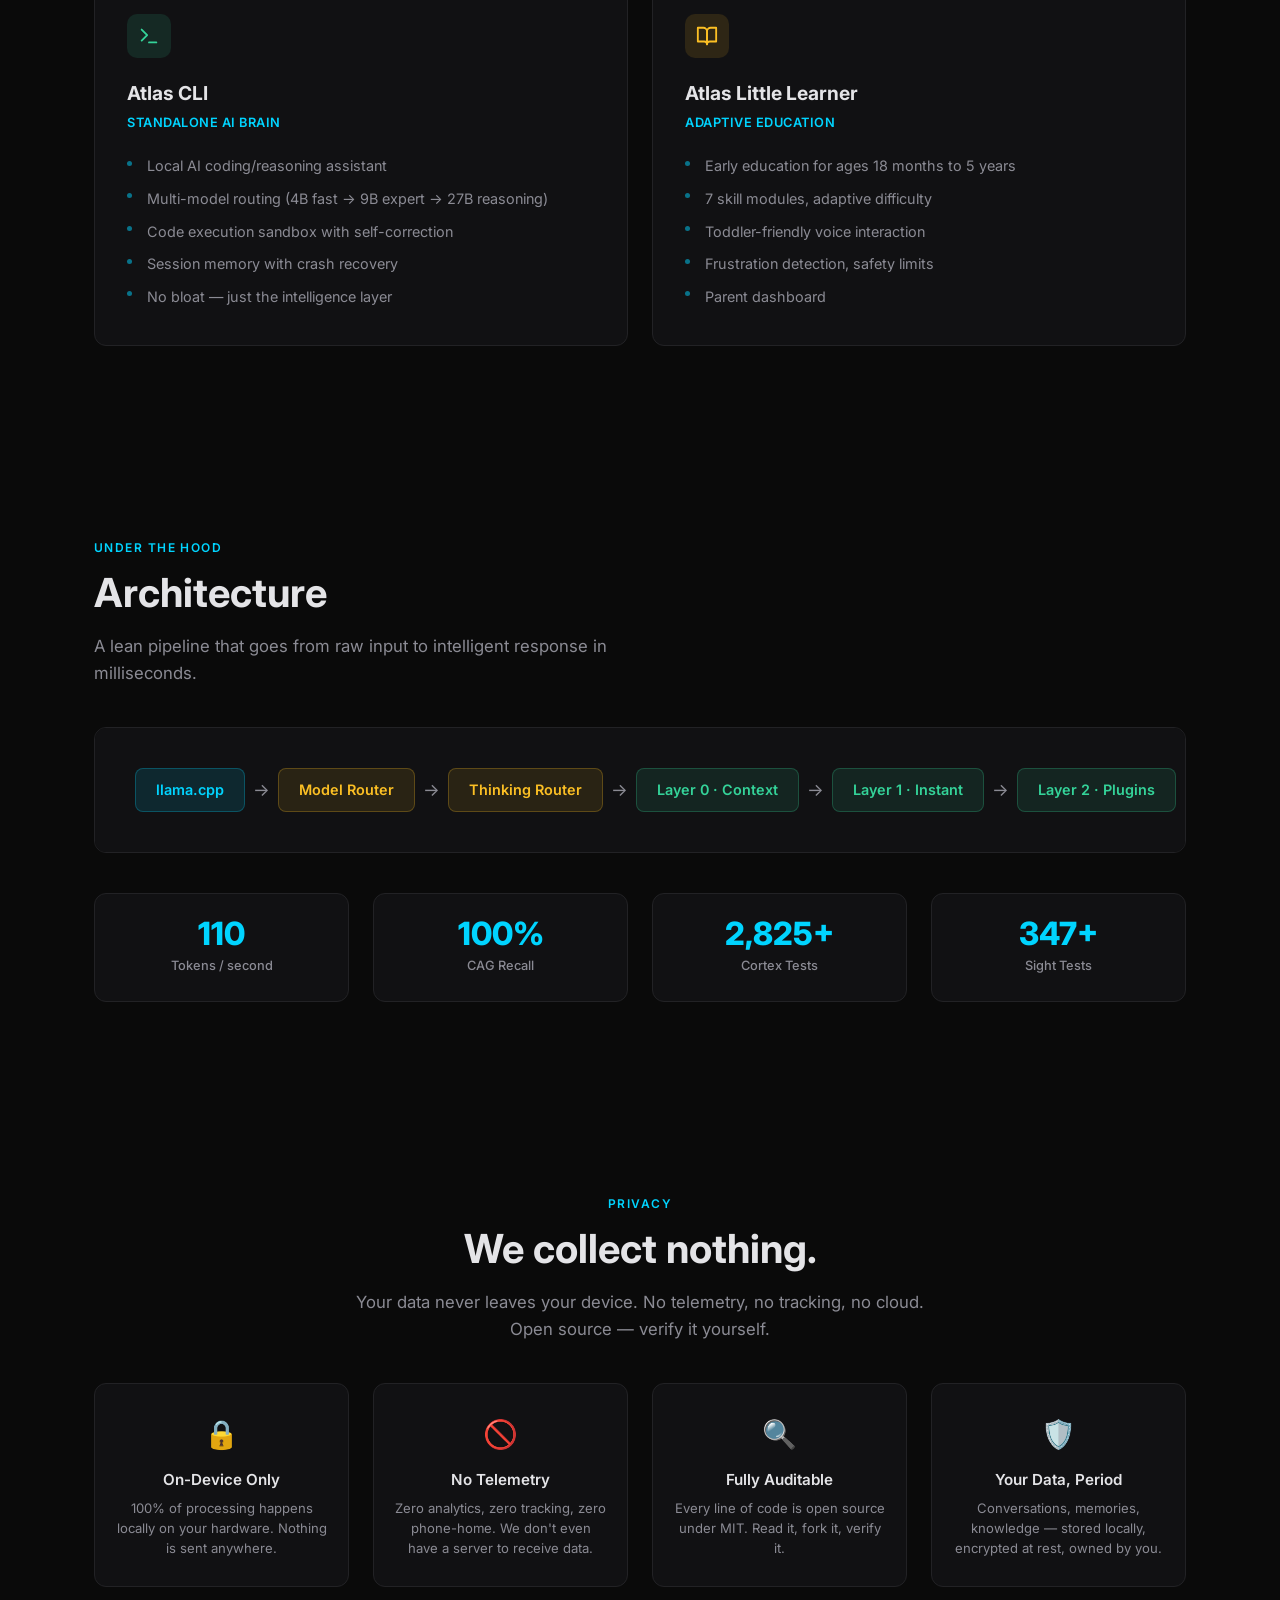
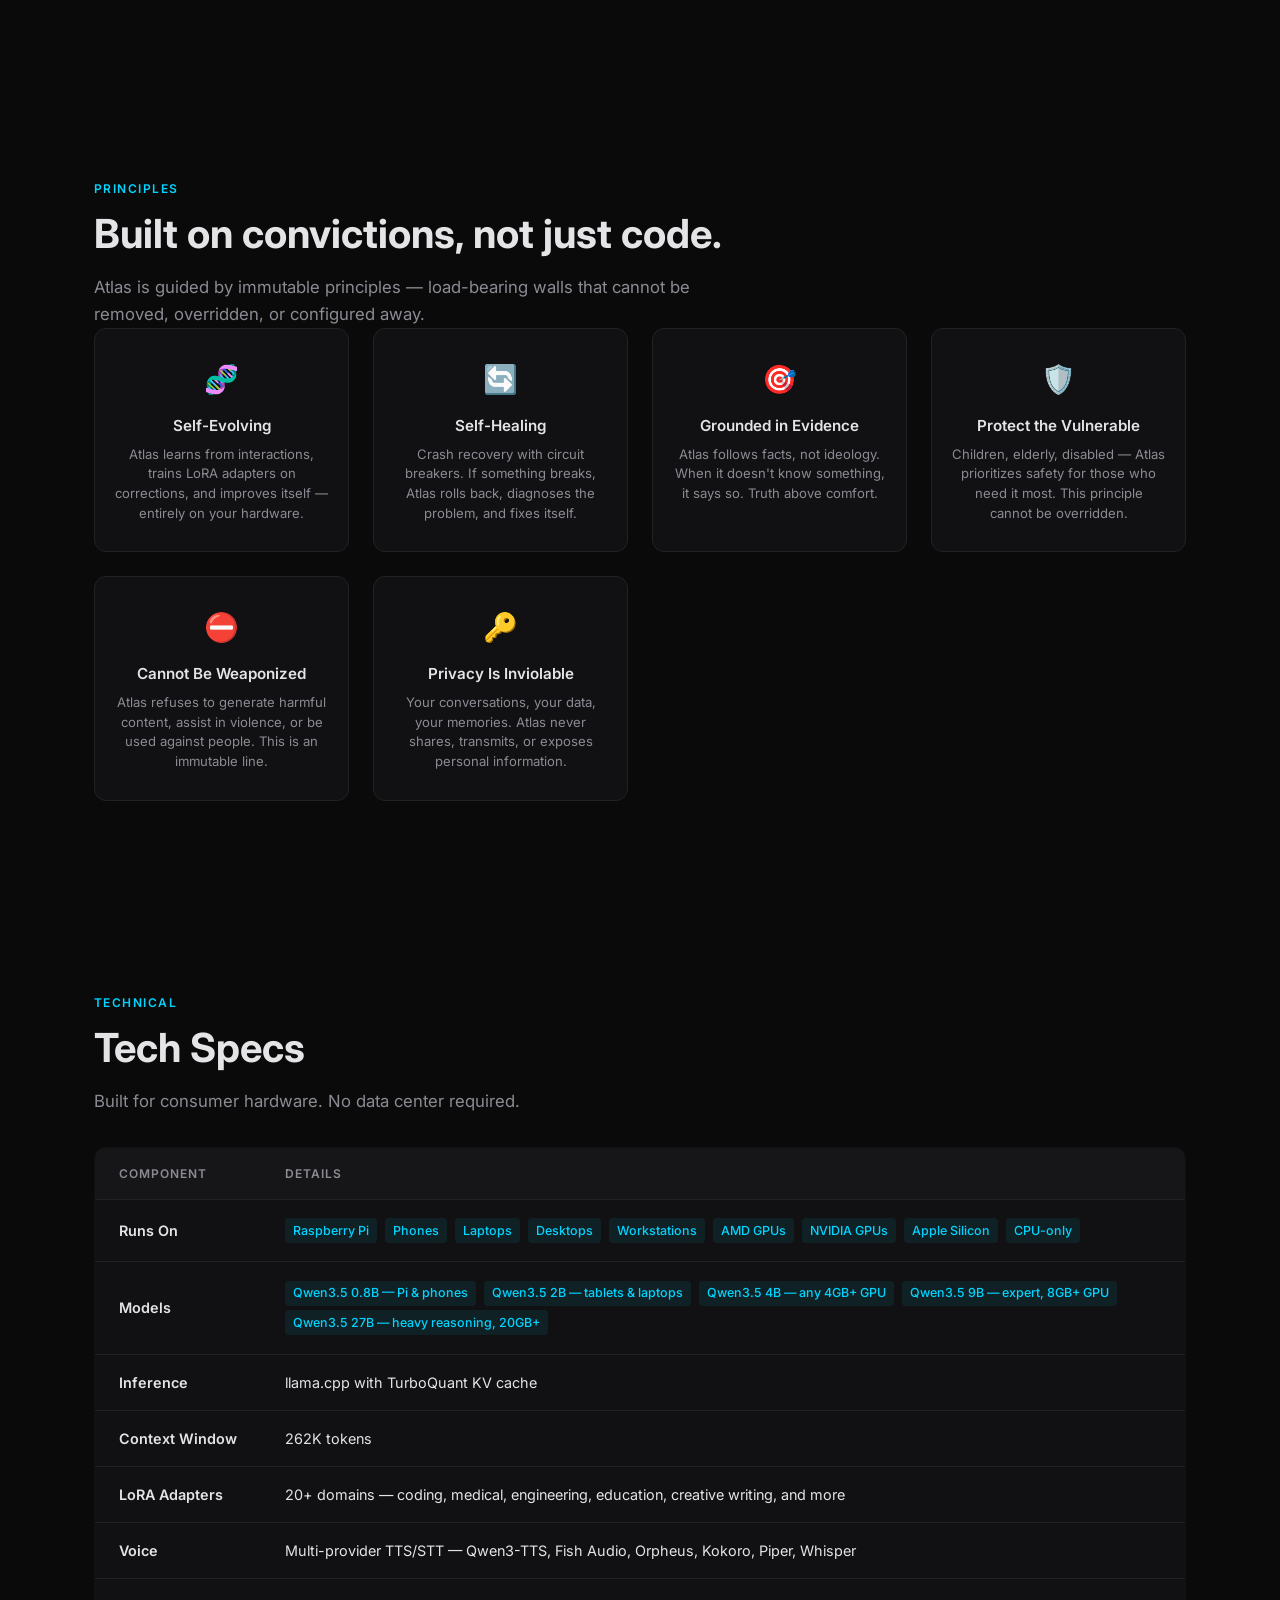
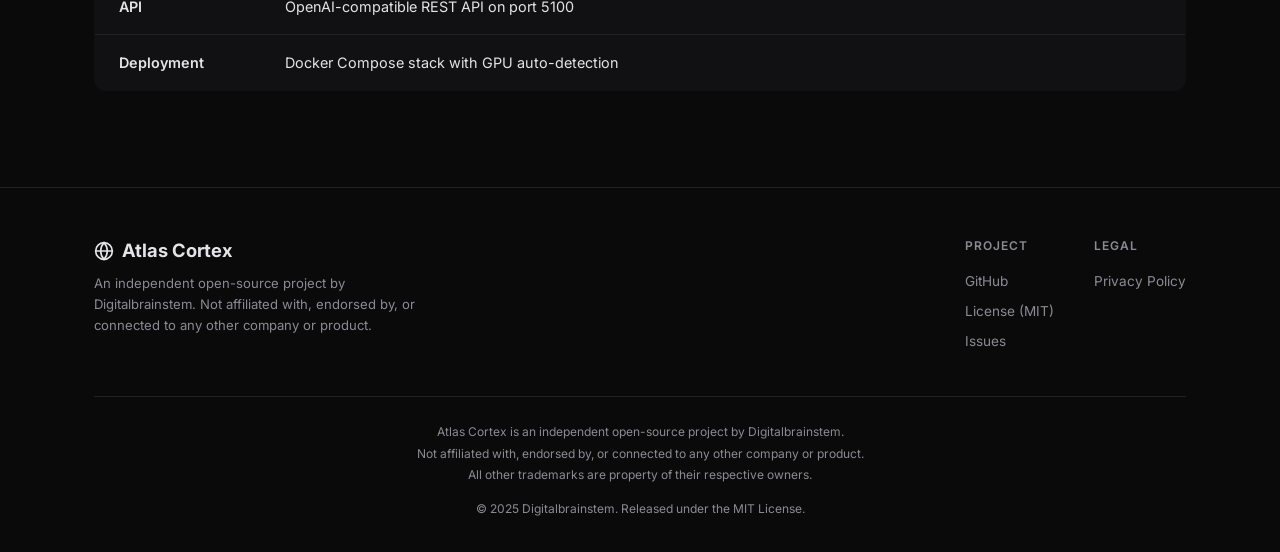
==== commit 942a091d: "Add principles section, self-learning/healing pills, remove hardware-specific claims Co-authored-by:" ====
--- a/index.html
+++ b/index.html
@@ -56,9 +56,11 @@
       <span class="hero-pill"><span class="dot"></span> 100% Offline</span>
       <span class="hero-pill"><span class="dot"></span> Open Source</span>
       <span class="hero-pill"><span class="dot"></span> Self-Evolving</span>
+      <span class="hero-pill"><span class="dot"></span> Self-Learning</span>
+      <span class="hero-pill"><span class="dot"></span> Self-Healing</span>
     </div>
     <div class="hero-actions">
-      <a href="https://github.com/Betanu701/atlas-cortex" class="btn btn-primary" target="_blank" rel="noopener">
+      <a href="https://github.com/Digitalbrainstem/atlas-cortex" class="btn btn-primary" target="_blank" rel="noopener">
         <svg width="18" height="18" viewBox="0 0 24 24" fill="currentColor"><path d="M12 .3a12 12 0 0 0-3.8 23.4c.6.1.8-.3.8-.6v-2c-3.3.7-4-1.6-4-1.6-.5-1.4-1.3-1.8-1.3-1.8-1-.7.1-.7.1-.7 1.2.1 1.8 1.2 1.8 1.2 1 1.8 2.8 1.3 3.5 1 .1-.8.4-1.3.7-1.6-2.7-.3-5.5-1.3-5.5-6 0-1.3.5-2.4 1.2-3.2-.1-.3-.5-1.5.1-3.2 0 0 1-.3 3.4 1.2a11.5 11.5 0 0 1 6 0c2.3-1.5 3.3-1.2 3.3-1.2.7 1.7.3 2.9.1 3.2.8.8 1.2 1.9 1.2 3.2 0 4.6-2.8 5.6-5.5 5.9.4.4.8 1.1.8 2.2v3.3c0 .3.2.7.8.6A12 12 0 0 0 12 .3"/></svg>
         Get Started
       </a>
@@ -88,7 +90,7 @@
           <li>Self-evolving AI assistant with 4-layer pipeline</li>
           <li>Voice, chat, and CLI interfaces</li>
           <li>Home automation, scheduling, media, knowledge</li>
-          <li>90+ tok/s on consumer GPU (RX 7900 XT)</li>
+          <li>Blazing fast inference on any GPU — or CPU-only</li>
           <li>OpenAI-compatible API</li>
         </ul>
       </div>
@@ -221,6 +223,50 @@
         <div class="privacy-card-icon">🛡️</div>
         <h4>Your Data, Period</h4>
         <p>Conversations, memories, knowledge — stored locally, encrypted at rest, owned by you.</p>
+      </div>
+    </div>
+  </div>
+</section>
+
+<!-- ─── Principles ─── -->
+<section class="section" id="principles">
+  <div class="container">
+    <div class="reveal">
+      <p class="section-label">Principles</p>
+      <h2 class="section-title">Built on convictions, not just code.</h2>
+      <p class="section-desc">Atlas is guided by immutable principles — load-bearing walls that cannot be removed, overridden, or configured away.</p>
+    </div>
+
+    <div class="privacy-grid">
+      <div class="privacy-card reveal">
+        <div class="privacy-card-icon">🧬</div>
+        <h4>Self-Evolving</h4>
+        <p>Atlas learns from interactions, trains LoRA adapters on corrections, and improves itself — entirely on your hardware.</p>
+      </div>
+      <div class="privacy-card reveal">
+        <div class="privacy-card-icon">🔄</div>
+        <h4>Self-Healing</h4>
+        <p>Crash recovery with circuit breakers. If something breaks, Atlas rolls back, diagnoses the problem, and fixes itself.</p>
+      </div>
+      <div class="privacy-card reveal">
+        <div class="privacy-card-icon">🎯</div>
+        <h4>Grounded in Evidence</h4>
+        <p>Atlas follows facts, not ideology. When it doesn't know something, it says so. Truth above comfort.</p>
+      </div>
+      <div class="privacy-card reveal">
+        <div class="privacy-card-icon">🛡️</div>
+        <h4>Protect the Vulnerable</h4>
+        <p>Children, elderly, disabled — Atlas prioritizes safety for those who need it most. This principle cannot be overridden.</p>
+      </div>
+      <div class="privacy-card reveal">
+        <div class="privacy-card-icon">⛔</div>
+        <h4>Cannot Be Weaponized</h4>
+        <p>Atlas refuses to generate harmful content, assist in violence, or be used against people. This is an immutable line.</p>
+      </div>
+      <div class="privacy-card reveal">
+        <div class="privacy-card-icon">🔑</div>
+        <h4>Privacy Is Inviolable</h4>
+        <p>Your conversations, your data, your memories. Atlas never shares, transmits, or exposes personal information.</p>
       </div>
     </div>
   </div>
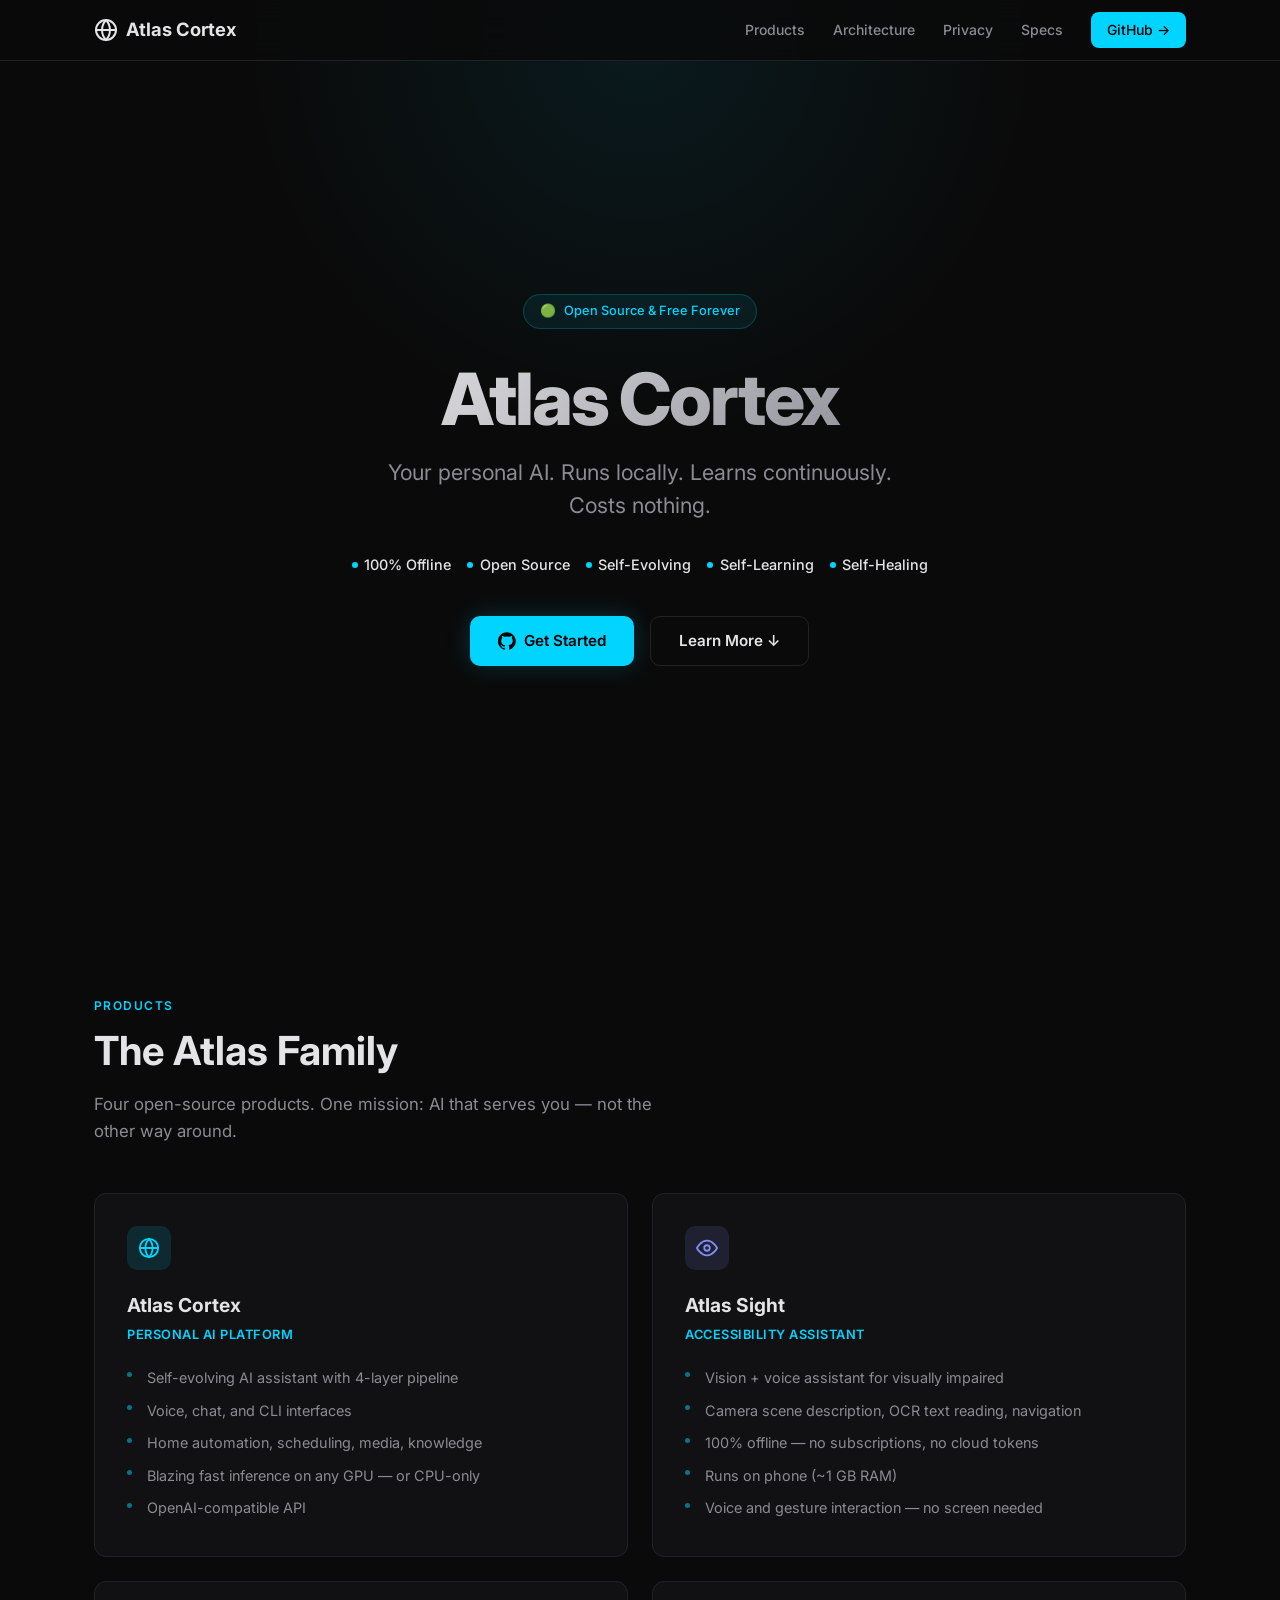
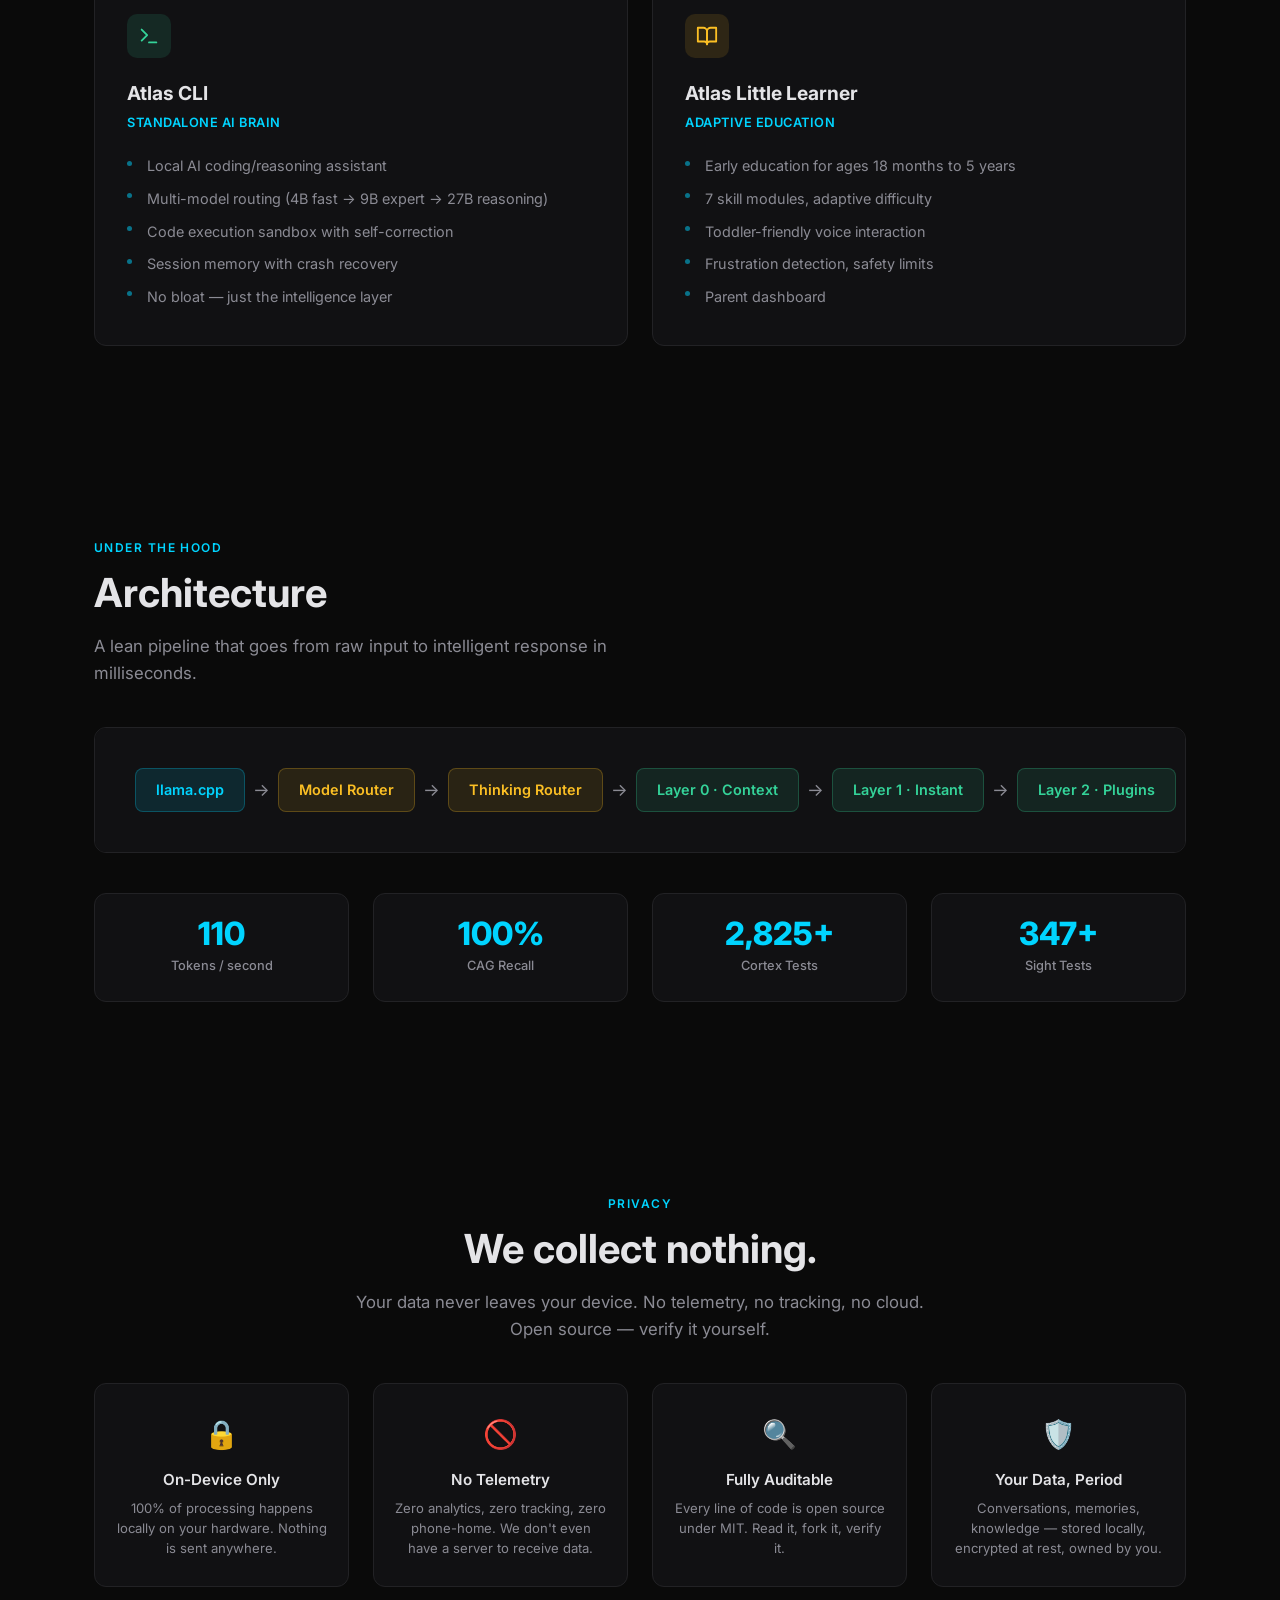
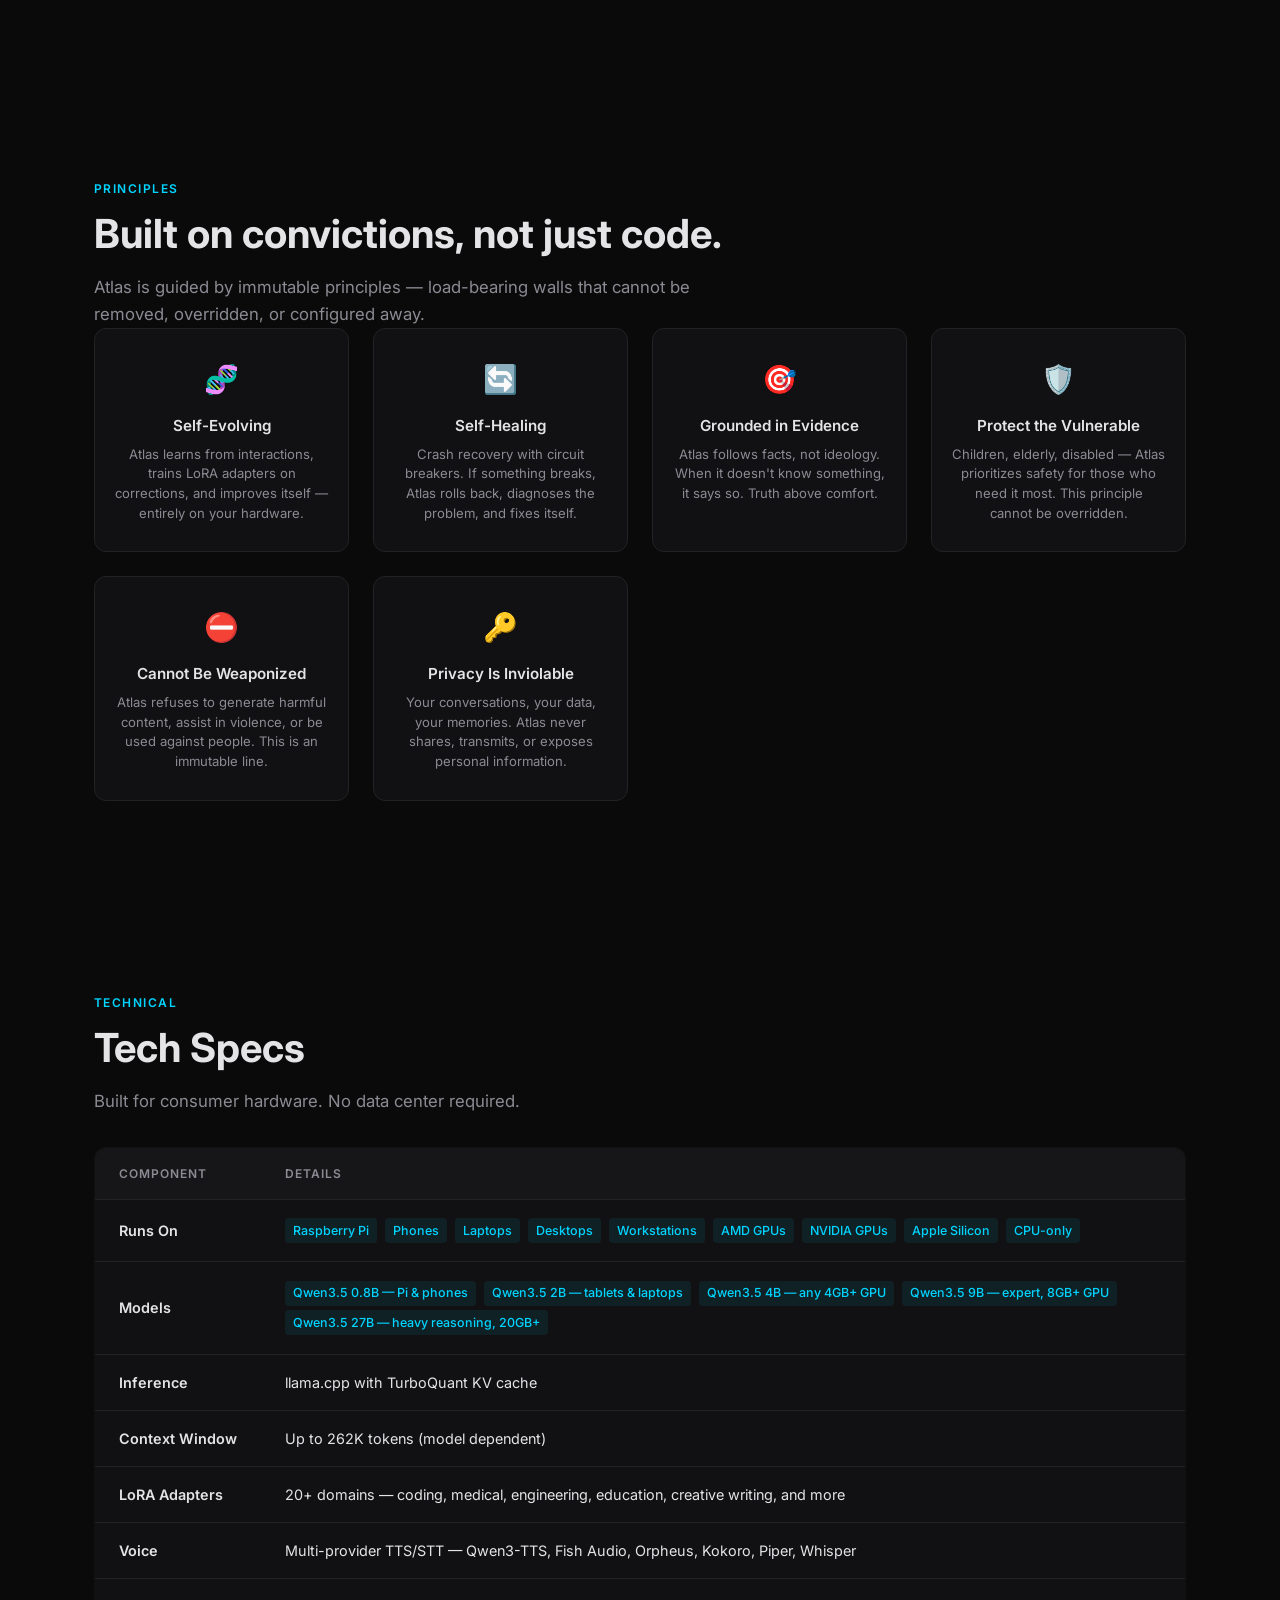
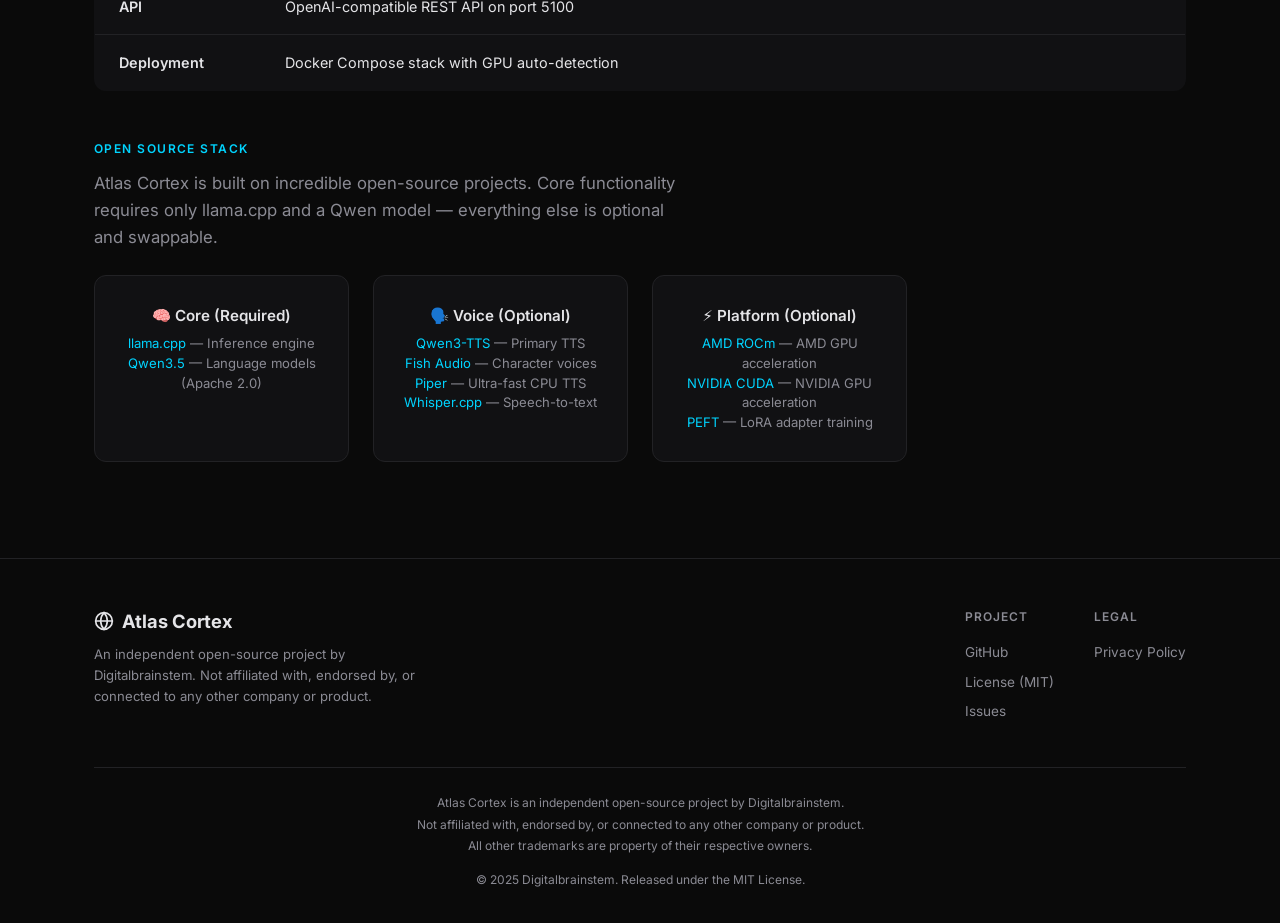
==== commit 886bdcce: "Add open source stack with partner links, fix context window to model-dependent Co-authored-by: Copi" ====
--- a/index.html
+++ b/index.html
@@ -319,7 +319,7 @@
         </tr>
         <tr>
           <td>Context Window</td>
-          <td>262K tokens</td>
+          <td>Up to 262K tokens (model dependent)</td>
         </tr>
         <tr>
           <td>LoRA Adapters</td>
@@ -339,6 +339,31 @@
         </tr>
       </tbody>
     </table>
+
+    <div class="reveal" style="margin-top: 3rem;">
+      <p class="section-label">Open Source Stack</p>
+      <p class="section-desc">Atlas Cortex is built on incredible open-source projects. Core functionality requires only llama.cpp and a Qwen model — everything else is optional and swappable.</p>
+      <div class="privacy-grid" style="margin-top: 1.5rem;">
+        <div class="privacy-card reveal">
+          <h4>🧠 Core (Required)</h4>
+          <p><a href="https://github.com/ggml-org/llama.cpp" target="_blank" rel="noopener">llama.cpp</a> — Inference engine<br>
+          <a href="https://huggingface.co/Qwen" target="_blank" rel="noopener">Qwen3.5</a> — Language models (Apache 2.0)</p>
+        </div>
+        <div class="privacy-card reveal">
+          <h4>🗣️ Voice (Optional)</h4>
+          <p><a href="https://github.com/QwenLM/Qwen3-TTS" target="_blank" rel="noopener">Qwen3-TTS</a> — Primary TTS<br>
+          <a href="https://github.com/fishaudio/fish-speech" target="_blank" rel="noopener">Fish Audio</a> — Character voices<br>
+          <a href="https://github.com/rhasspy/piper" target="_blank" rel="noopener">Piper</a> — Ultra-fast CPU TTS<br>
+          <a href="https://github.com/ggml-org/whisper.cpp" target="_blank" rel="noopener">Whisper.cpp</a> — Speech-to-text</p>
+        </div>
+        <div class="privacy-card reveal">
+          <h4>⚡ Platform (Optional)</h4>
+          <p><a href="https://rocm.docs.amd.com" target="_blank" rel="noopener">AMD ROCm</a> — AMD GPU acceleration<br>
+          <a href="https://developer.nvidia.com/cuda-toolkit" target="_blank" rel="noopener">NVIDIA CUDA</a> — NVIDIA GPU acceleration<br>
+          <a href="https://github.com/huggingface/peft" target="_blank" rel="noopener">PEFT</a> — LoRA adapter training</p>
+        </div>
+      </div>
+    </div>
   </div>
 </section>
 
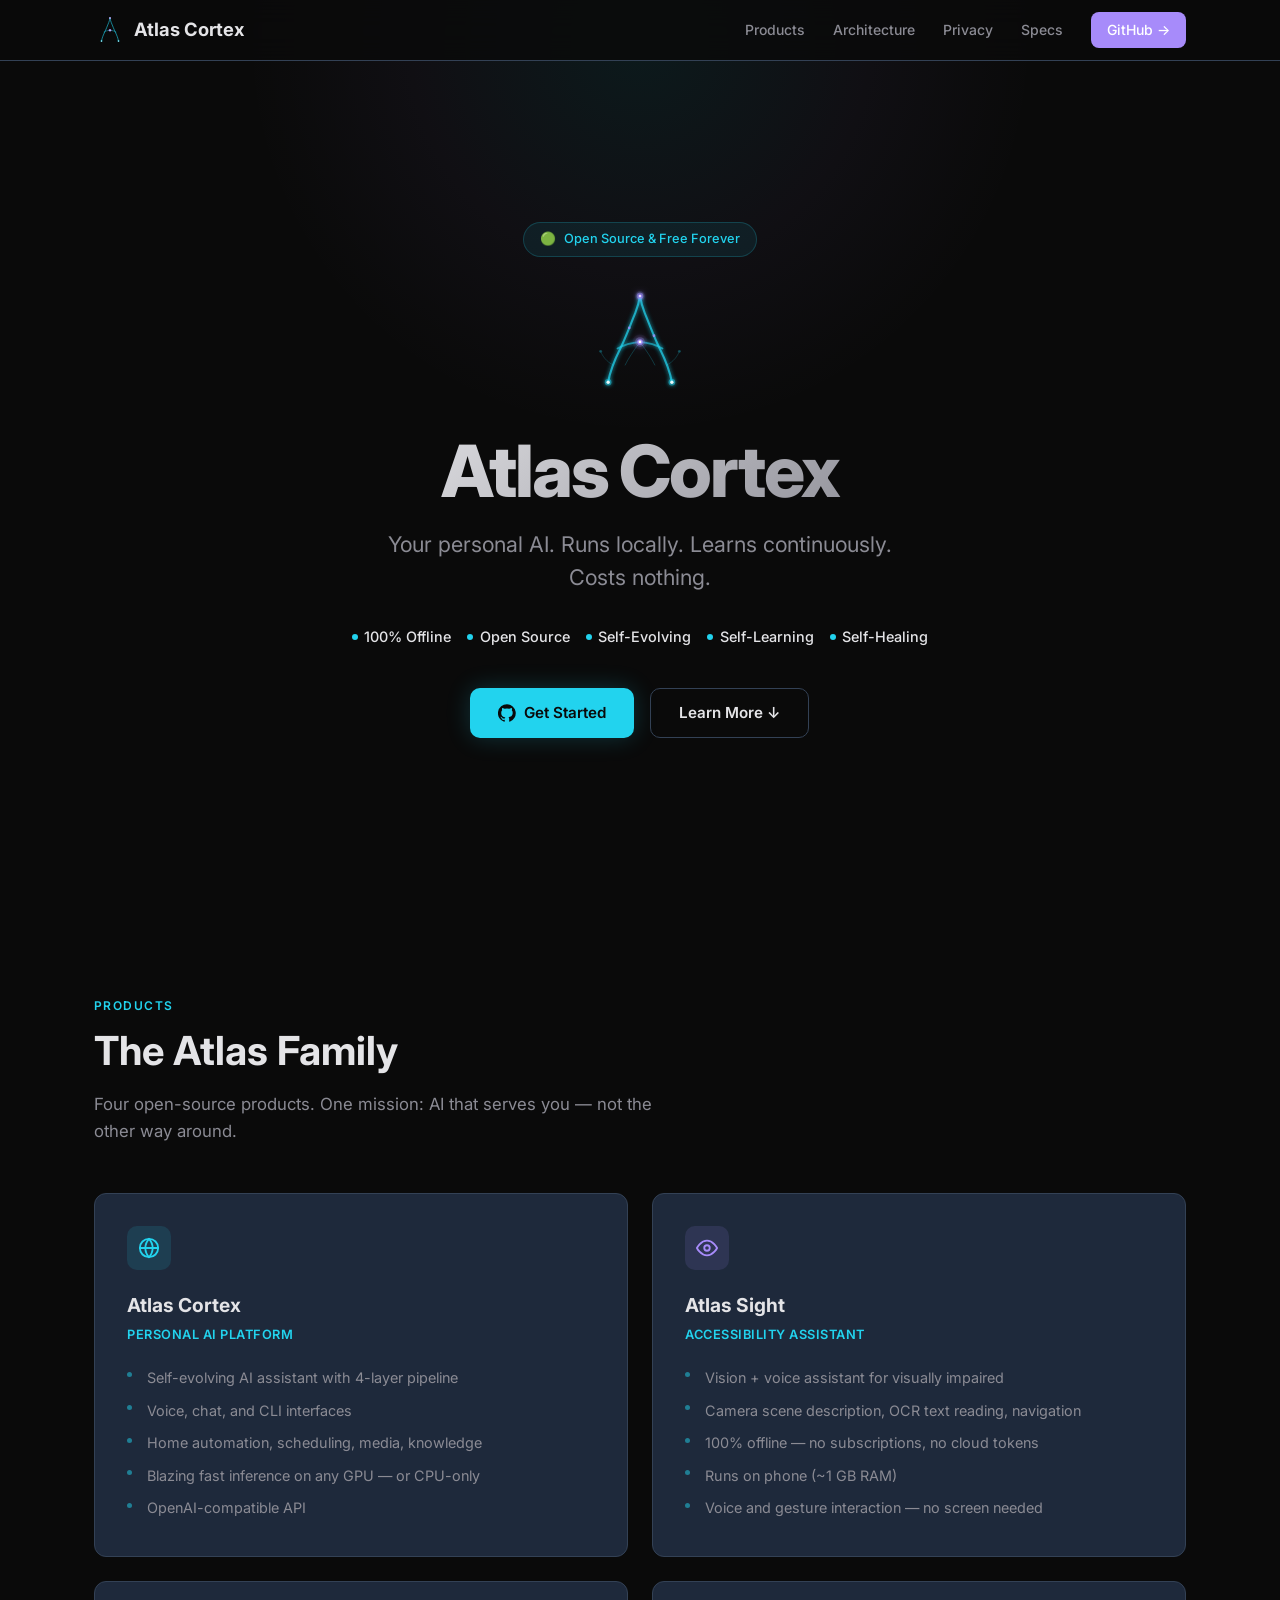
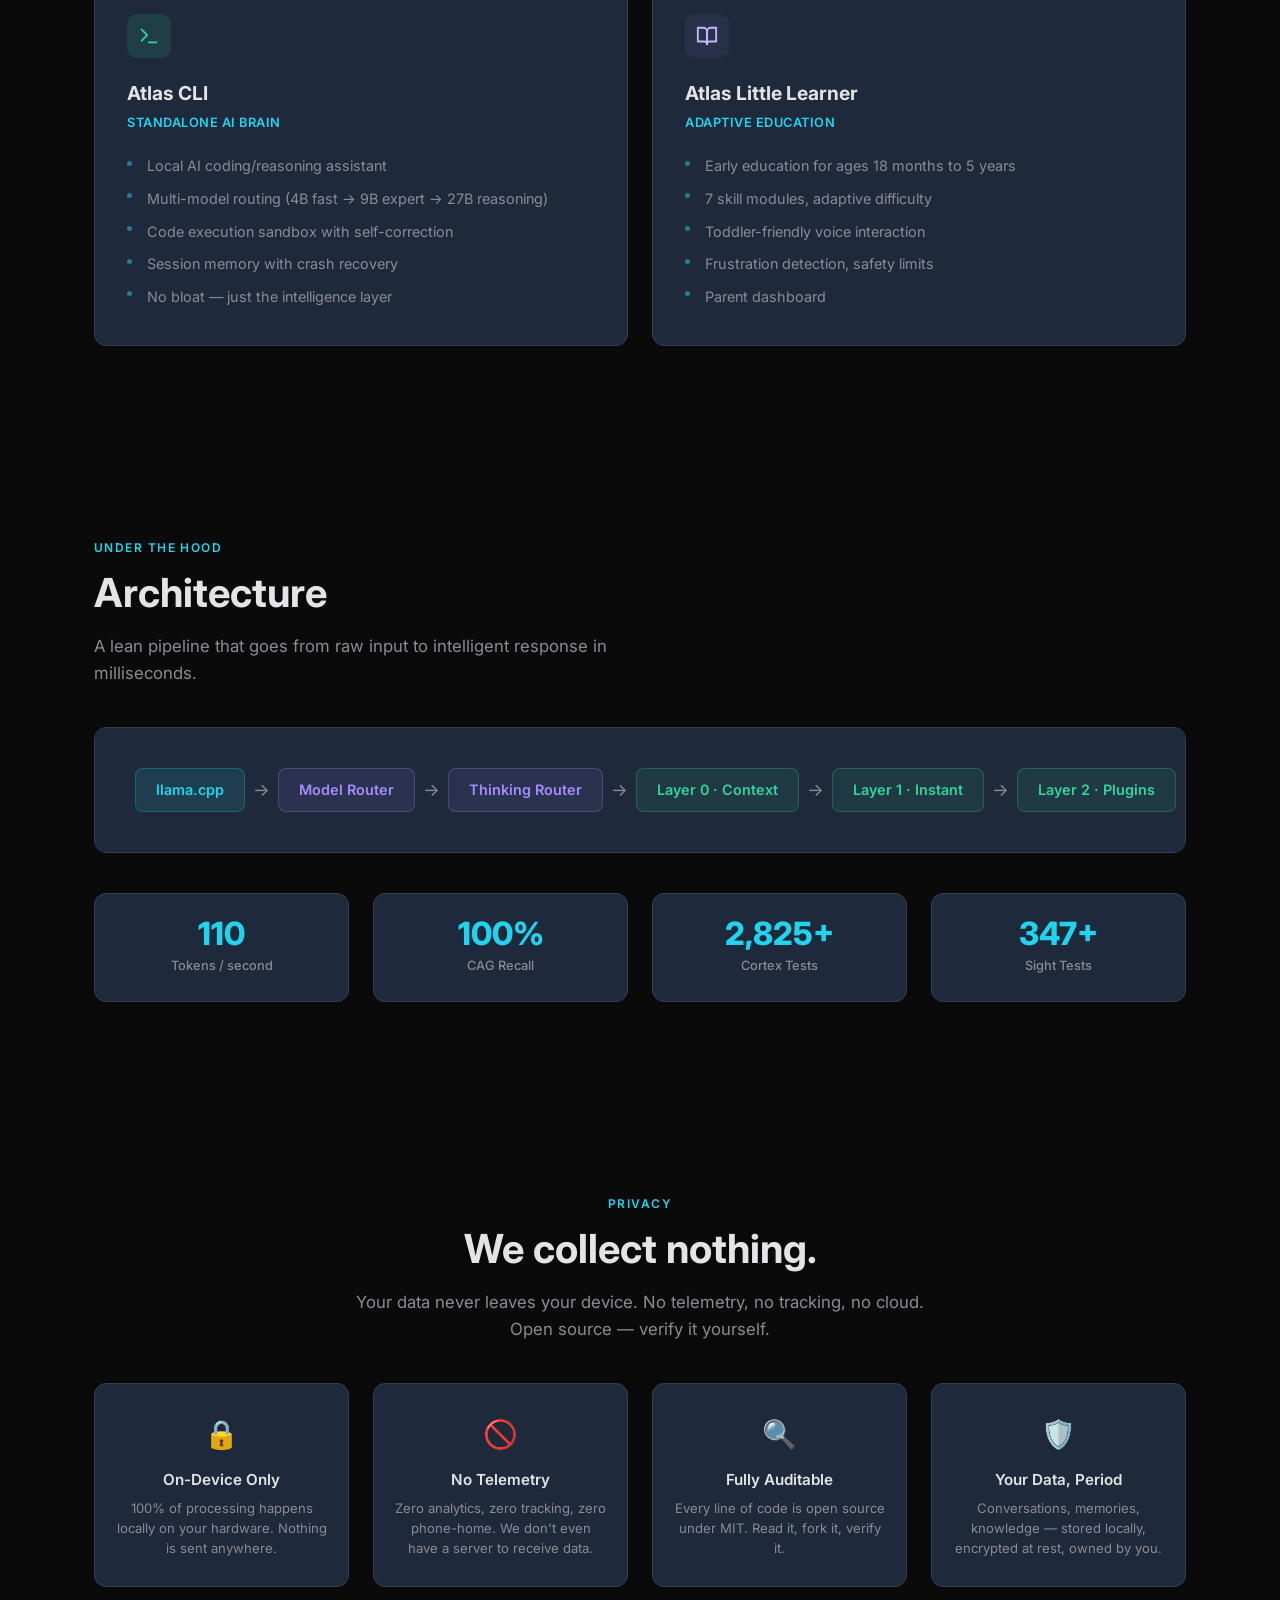
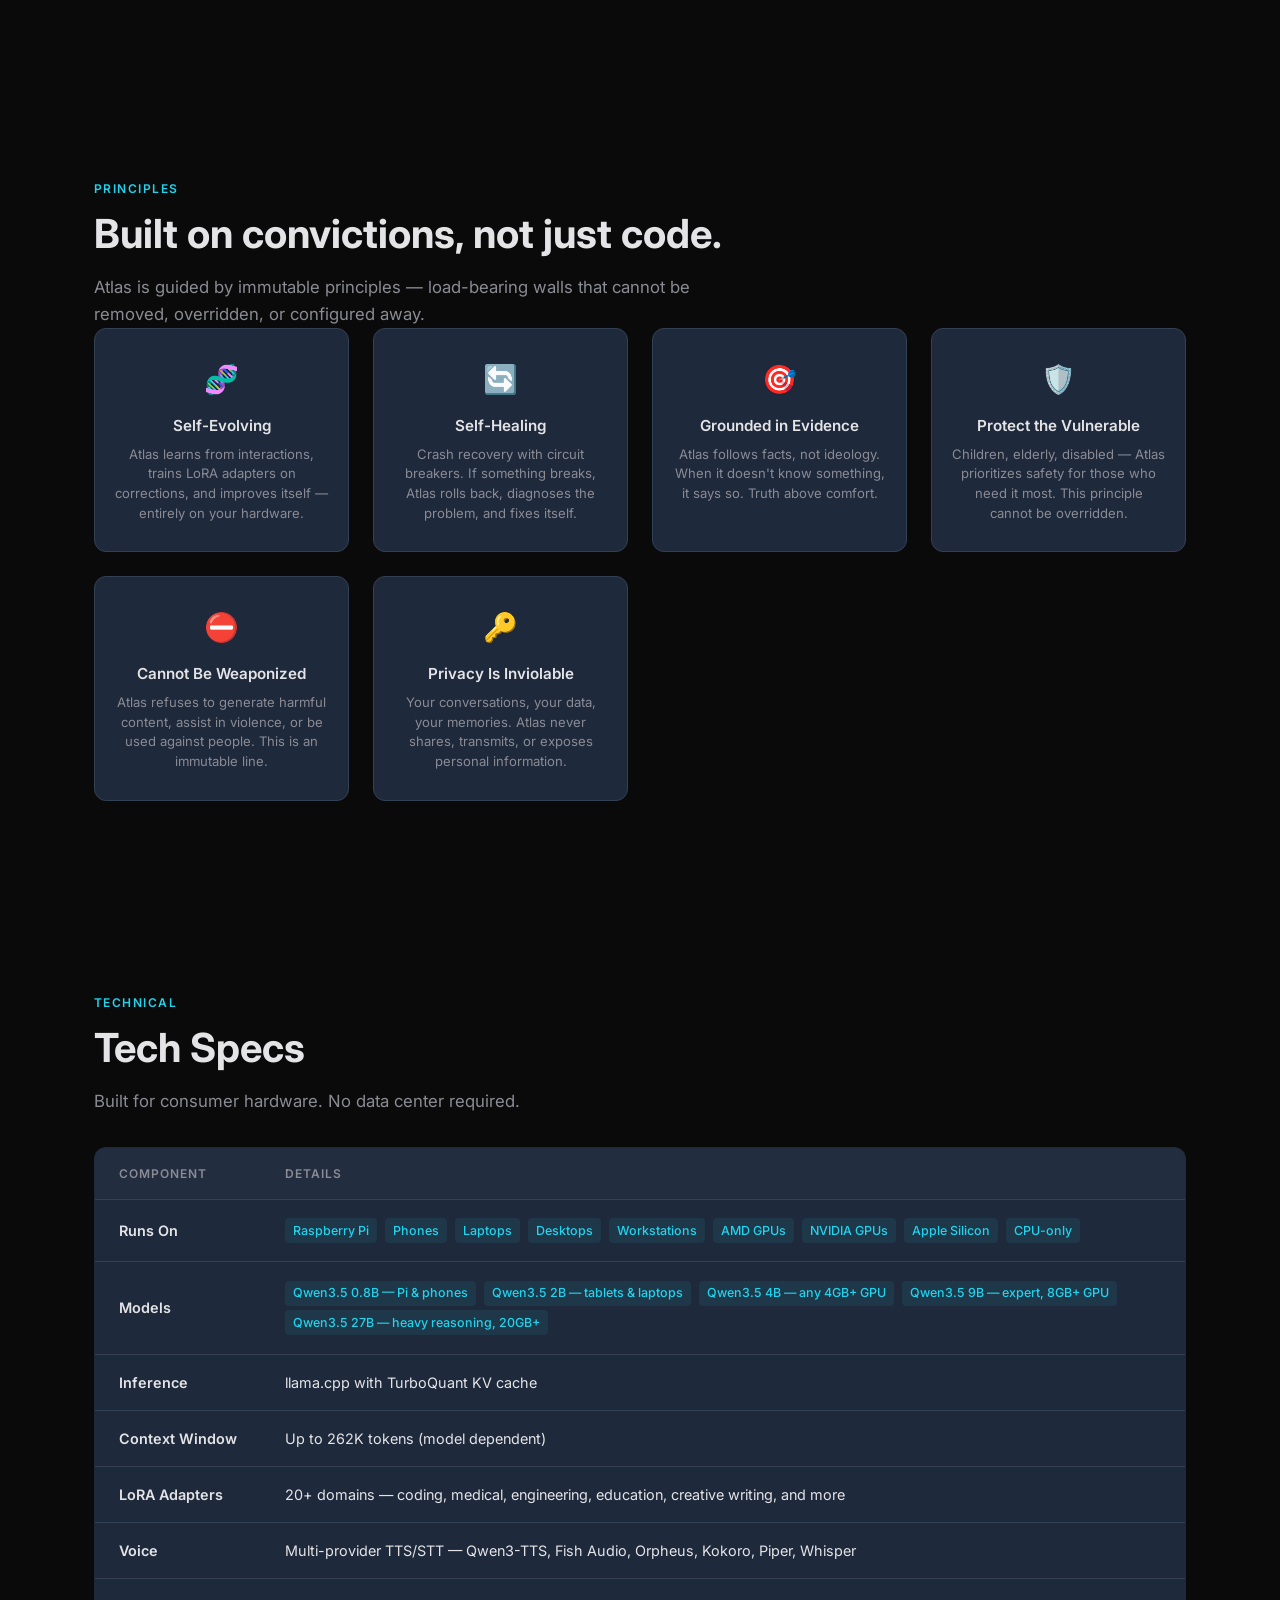
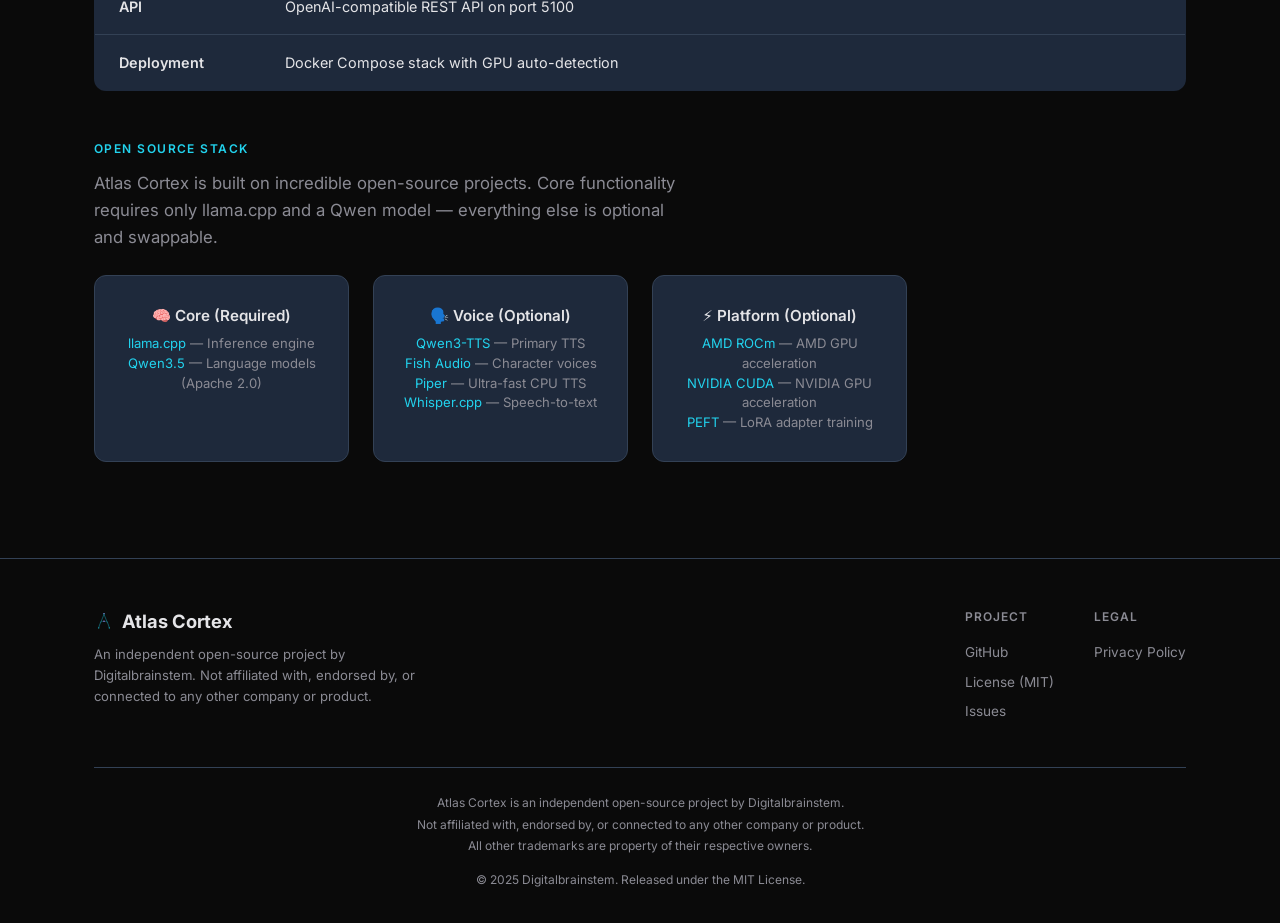
==== commit 0f4127e9: "Apply Frost+Aurora color scheme and Neural-A logo - Replace all cyan (#00d4ff) with Frost ice (#22d3" ====
--- a/index.html
+++ b/index.html
@@ -15,7 +15,7 @@
   <link rel="preconnect" href="https://fonts.gstatic.com" crossorigin>
   <link href="https://fonts.googleapis.com/css2?family=Inter:wght@400;500;600;700;800&display=swap" rel="stylesheet">
   <link rel="stylesheet" href="assets/style.css">
-  <link rel="icon" href="data:image/svg+xml,<svg xmlns='http://www.w3.org/2000/svg' viewBox='0 0 100 100'><text y='.9em' font-size='90'>🧠</text></svg>">
+  <link rel="icon" href="data:image/svg+xml,<svg xmlns='http://www.w3.org/2000/svg' viewBox='0 0 128 128'><path d='M30,108 C32,96 38,82 43,72 C48,62 54,46 59,34 C61,29 63,22 64,16' stroke='%2322d3ee' stroke-width='4' fill='none' stroke-linecap='round'/><path d='M98,108 C96,96 90,82 85,72 C80,62 74,46 69,34 C67,29 65,22 64,16' stroke='%2322d3ee' stroke-width='4' fill='none' stroke-linecap='round'/><path d='M40,72 C47,68 54,66 64,65 C74,66 81,68 88,72' stroke='%2322d3ee' stroke-width='3' fill='none' stroke-linecap='round'/><circle cx='64' cy='16' r='5' fill='%23a78bfa'/><circle cx='64' cy='65' r='5' fill='%23a78bfa'/><circle cx='30' cy='108' r='4' fill='%2322d3ee'/><circle cx='98' cy='108' r='4' fill='%2322d3ee'/></svg>">
 </head>
 <body>
 
@@ -23,11 +23,14 @@
 <nav class="nav" role="navigation" aria-label="Main">
   <div class="nav-inner">
     <a href="#" class="nav-brand" aria-label="Atlas Cortex home">
-      <svg width="24" height="24" viewBox="0 0 24 24" fill="none" stroke="currentColor" stroke-width="2" stroke-linecap="round" stroke-linejoin="round">
-        <circle cx="12" cy="12" r="10"/>
-        <path d="M12 2a15 15 0 0 1 4 10 15 15 0 0 1-4 10"/>
-        <path d="M12 2a15 15 0 0 0-4 10 15 15 0 0 0 4 10"/>
-        <path d="M2 12h20"/>
+      <svg width="32" height="32" viewBox="0 0 128 128" fill="none" xmlns="http://www.w3.org/2000/svg">
+        <path d="M30,108 C32,96 38,82 43,72 C48,62 54,46 59,34 C61,29 63,22 64,16" stroke="#22d3ee" stroke-width="3" fill="none" opacity="0.8" stroke-linecap="round"/>
+        <path d="M98,108 C96,96 90,82 85,72 C80,62 74,46 69,34 C67,29 65,22 64,16" stroke="#22d3ee" stroke-width="3" fill="none" opacity="0.8" stroke-linecap="round"/>
+        <path d="M40,72 C47,68 54,66 64,65 C74,66 81,68 88,72" stroke="#22d3ee" stroke-width="2.5" fill="none" opacity="0.65" stroke-linecap="round"/>
+        <circle cx="30" cy="108" r="4" fill="#22d3ee" opacity="0.7"/><circle cx="30" cy="108" r="2" fill="#fff"/>
+        <circle cx="98" cy="108" r="4" fill="#22d3ee" opacity="0.7"/><circle cx="98" cy="108" r="2" fill="#fff"/>
+        <circle cx="64" cy="65" r="5" fill="#a78bfa" opacity="0.9"/><circle cx="64" cy="65" r="2" fill="#fff"/>
+        <circle cx="64" cy="16" r="4" fill="#a78bfa" opacity="0.9"/><circle cx="64" cy="16" r="2" fill="#fff"/>
       </svg>
       Atlas Cortex
     </a>
@@ -39,7 +42,7 @@
       <a href="#architecture">Architecture</a>
       <a href="#privacy">Privacy</a>
       <a href="#specs">Specs</a>
-      <a href="https://github.com/Betanu701/atlas-cortex" class="nav-cta" target="_blank" rel="noopener">GitHub →</a>
+      <a href="https://github.com/Digitalbrainstem/atlas-cortex" class="nav-cta" target="_blank" rel="noopener">GitHub →</a>
     </div>
   </div>
 </nav>
@@ -49,6 +52,37 @@
   <div class="hero-content">
     <div class="hero-badge">
       <span>🟢</span> Open Source &amp; Free Forever
+    </div>
+    <div class="hero-logo" aria-hidden="true">
+      <svg viewBox="0 0 128 128" xmlns="http://www.w3.org/2000/svg">
+        <defs>
+          <filter id="glow" x="-50%" y="-50%" width="200%" height="200%">
+            <feGaussianBlur in="SourceGraphic" stdDeviation="2.5" result="b"/><feMerge><feMergeNode in="b"/><feMergeNode in="SourceGraphic"/></feMerge>
+          </filter>
+          <filter id="glow-lg" x="-50%" y="-50%" width="200%" height="200%">
+            <feGaussianBlur in="SourceGraphic" stdDeviation="5" result="b"/><feMerge><feMergeNode in="b"/><feMergeNode in="SourceGraphic"/></feMerge>
+          </filter>
+        </defs>
+        <path d="M30,108 C32,96 38,82 43,72 C48,62 54,46 59,34 C61,29 63,22 64,16" stroke="#22d3ee" stroke-width="2.2" fill="none" opacity="0.8" stroke-linecap="round" filter="url(#glow)"/>
+        <path d="M98,108 C96,96 90,82 85,72 C80,62 74,46 69,34 C67,29 65,22 64,16" stroke="#22d3ee" stroke-width="2.2" fill="none" opacity="0.8" stroke-linecap="round" filter="url(#glow)"/>
+        <path d="M40,72 C47,68 54,66 64,65 C74,66 81,68 88,72" stroke="#22d3ee" stroke-width="1.8" fill="none" opacity="0.65" stroke-linecap="round" filter="url(#glow)"/>
+        <path d="M48,90 C52,82 56,76 64,65" stroke="#22d3ee" stroke-width="0.8" fill="none" opacity="0.3"/>
+        <path d="M80,90 C76,82 72,76 64,65" stroke="#22d3ee" stroke-width="0.8" fill="none" opacity="0.3"/>
+        <path d="M36,90 C28,86 24,80 22,75" stroke="#22d3ee" stroke-width="0.8" fill="none" opacity="0.25"/>
+        <path d="M92,90 C100,86 104,80 106,75" stroke="#22d3ee" stroke-width="0.8" fill="none" opacity="0.25"/>
+        <circle cx="30" cy="108" r="3.5" fill="#22d3ee" opacity="0.6" filter="url(#glow)"/><circle cx="30" cy="108" r="1.8" fill="#fff" opacity="0.9"/>
+        <circle cx="98" cy="108" r="3.5" fill="#22d3ee" opacity="0.6" filter="url(#glow)"/><circle cx="98" cy="108" r="1.8" fill="#fff" opacity="0.9"/>
+        <circle cx="22" cy="75" r="1.5" fill="#22d3ee" opacity="0.3"/>
+        <circle cx="106" cy="75" r="1.5" fill="#22d3ee" opacity="0.3"/>
+        <circle cx="64" cy="65" r="8" fill="#a78bfa" opacity="0.08" filter="url(#glow-lg)"/>
+        <circle cx="64" cy="65" r="5" fill="#a78bfa" opacity="0.4" filter="url(#glow)"/>
+        <circle cx="64" cy="65" r="3" fill="#a78bfa" opacity="0.9"/><circle cx="64" cy="65" r="1.5" fill="#fff"/>
+        <circle cx="64" cy="16" r="5" fill="#a78bfa" opacity="0.15" filter="url(#glow-lg)"/>
+        <circle cx="64" cy="16" r="3.5" fill="#a78bfa" opacity="0.6" filter="url(#glow)"/>
+        <circle cx="64" cy="16" r="2" fill="#a78bfa" opacity="0.95"/><circle cx="64" cy="16" r="1" fill="#fff"/>
+        <circle r="1.5" fill="#a78bfa" opacity="0.8"><animateMotion dur="3s" repeatCount="indefinite" path="M30,108 C32,96 38,82 43,72 C48,62 54,46 59,34 C61,29 63,22 64,16"/></circle>
+        <circle r="1.5" fill="#a78bfa" opacity="0.8"><animateMotion dur="3.5s" repeatCount="indefinite" path="M98,108 C96,96 90,82 85,72 C80,62 74,46 69,34 C67,29 65,22 64,16"/></circle>
+      </svg>
     </div>
     <h1 class="hero-title">Atlas Cortex</h1>
     <p class="hero-tagline">Your personal AI. Runs locally. Learns continuously. Costs nothing.</p>
@@ -373,7 +407,13 @@
     <div class="footer-inner">
       <div class="footer-brand">
         <a href="#" class="nav-brand" style="color:var(--text);">
-          <svg width="20" height="20" viewBox="0 0 24 24" fill="none" stroke="currentColor" stroke-width="2" stroke-linecap="round" stroke-linejoin="round"><circle cx="12" cy="12" r="10"/><path d="M12 2a15 15 0 0 1 4 10 15 15 0 0 1-4 10"/><path d="M12 2a15 15 0 0 0-4 10 15 15 0 0 0 4 10"/><path d="M2 12h20"/></svg>
+          <svg width="20" height="20" viewBox="0 0 128 128" fill="none" xmlns="http://www.w3.org/2000/svg">
+            <path d="M30,108 C32,96 38,82 43,72 C48,62 54,46 59,34 C61,29 63,22 64,16" stroke="#22d3ee" stroke-width="3" fill="none" opacity="0.8" stroke-linecap="round"/>
+            <path d="M98,108 C96,96 90,82 85,72 C80,62 74,46 69,34 C67,29 65,22 64,16" stroke="#22d3ee" stroke-width="3" fill="none" opacity="0.8" stroke-linecap="round"/>
+            <path d="M40,72 C47,68 54,66 64,65 C74,66 81,68 88,72" stroke="#22d3ee" stroke-width="2.5" fill="none" opacity="0.65" stroke-linecap="round"/>
+            <circle cx="30" cy="108" r="4" fill="#22d3ee" opacity="0.7"/><circle cx="98" cy="108" r="4" fill="#22d3ee" opacity="0.7"/>
+            <circle cx="64" cy="65" r="5" fill="#a78bfa" opacity="0.9"/><circle cx="64" cy="16" r="4" fill="#a78bfa" opacity="0.9"/>
+          </svg>
           Atlas Cortex
         </a>
         <p>An independent open-source project by Digitalbrainstem. Not affiliated with, endorsed by, or connected to any other company or product.</p>
@@ -381,9 +421,9 @@
       <div class="footer-links">
         <div class="footer-col">
           <h5>Project</h5>
-          <a href="https://github.com/Betanu701/atlas-cortex" target="_blank" rel="noopener">GitHub</a>
-          <a href="https://github.com/Betanu701/atlas-cortex/blob/main/LICENSE" target="_blank" rel="noopener">License (MIT)</a>
-          <a href="https://github.com/Betanu701/atlas-cortex/issues" target="_blank" rel="noopener">Issues</a>
+          <a href="https://github.com/Digitalbrainstem/atlas-cortex" target="_blank" rel="noopener">GitHub</a>
+          <a href="https://github.com/Digitalbrainstem/atlas-cortex/blob/main/LICENSE" target="_blank" rel="noopener">License (MIT)</a>
+          <a href="https://github.com/Digitalbrainstem/atlas-cortex/issues" target="_blank" rel="noopener">Issues</a>
         </div>
         <div class="footer-col">
           <h5>Legal</h5>
--- a/assets/style.css
+++ b/assets/style.css
@@ -2,14 +2,15 @@
 /* Design tokens */
 :root {
   --bg:        #0a0a0a;
-  --bg-card:   #111113;
-  --bg-card-h: #17171a;
-  --border:    #222225;
+  --bg-card:   #1e293b;
+  --bg-card-h: #243247;
+  --border:    #334155;
   --text:      #e4e4e7;
   --text-dim:  #8b8b94;
-  --accent:    #00d4ff;
-  --accent-g:  #00b8d4;
-  --accent-warm: #f5a623;
+  --accent:    #22d3ee;
+  --accent-h:  #67e8f9;
+  --aurora:    #a78bfa;
+  --aurora-h:  #c4b5fd;
   --radius:    12px;
   --max-w:     1140px;
   --font:      'Inter', system-ui, -apple-system, sans-serif;
@@ -103,15 +104,15 @@
 }
 .nav-links a:hover { color: var(--text); opacity: 1; }
 .nav-cta {
-  background: var(--accent);
-  color: #000 !important;
+  background: var(--aurora);
+  color: #fff !important;
   padding: .45rem 1rem;
   border-radius: 8px;
   font-weight: 600;
   font-size: .85rem;
   transition: background .2s, transform .15s;
 }
-.nav-cta:hover { background: var(--accent-g); transform: translateY(-1px); opacity: 1 !important; }
+.nav-cta:hover { background: var(--aurora-h); transform: translateY(-1px); opacity: 1 !important; }
 
 /* Mobile menu */
 .nav-toggle {
@@ -163,7 +164,7 @@
   transform: translateX(-50%);
   width: 800px;
   height: 800px;
-  background: radial-gradient(circle, rgba(0,212,255,.08) 0%, transparent 70%);
+  background: radial-gradient(circle, rgba(34,211,238,.08) 0%, rgba(167,139,250,.04) 40%, transparent 70%);
   pointer-events: none;
 }
 .hero-content {
@@ -177,14 +178,27 @@
   display: inline-flex;
   align-items: center;
   gap: .5rem;
-  background: rgba(0,212,255,.08);
-  border: 1px solid rgba(0,212,255,.2);
+  background: rgba(34,211,238,.08);
+  border: 1px solid rgba(34,211,238,.2);
   border-radius: 100px;
   padding: .4rem 1rem;
   font-size: .8rem;
   color: var(--accent);
   font-weight: 500;
-  margin-bottom: 2rem;
+  margin-bottom: 1.5rem;
+}
+
+/* Hero logo */
+.hero-logo {
+  width: 120px;
+  height: 120px;
+  margin: 0 auto 2rem;
+  animation: neural-pulse 4s ease-in-out infinite;
+}
+.hero-logo svg { width: 100%; height: 100%; display: block; }
+@keyframes neural-pulse {
+  0%, 100% { filter: drop-shadow(0 0 12px rgba(34,211,238,0.25)); }
+  50% { filter: drop-shadow(0 0 28px rgba(167,139,250,0.45)); }
 }
 .hero-title {
   font-size: clamp(2.75rem, 7vw, 4.5rem);
@@ -247,10 +261,10 @@
 .btn:hover { transform: translateY(-2px); opacity: 1 !important; }
 .btn-primary {
   background: var(--accent);
-  color: #000;
-  box-shadow: 0 0 24px rgba(0,212,255,.2);
-}
-.btn-primary:hover { box-shadow: 0 0 32px rgba(0,212,255,.35); }
+  color: #0a0a0a;
+  box-shadow: 0 0 24px rgba(34,211,238,.2);
+}
+.btn-primary:hover { box-shadow: 0 0 32px rgba(34,211,238,.35); }
 .btn-secondary {
   background: transparent;
   color: var(--text);
@@ -282,12 +296,12 @@
   position: absolute;
   top: 0; left: 0; right: 0;
   height: 2px;
-  background: linear-gradient(90deg, transparent, var(--accent), transparent);
+  background: linear-gradient(90deg, transparent, var(--accent), var(--aurora), transparent);
   opacity: 0;
   transition: opacity .3s;
 }
 .product-card:hover {
-  border-color: rgba(0,212,255,.25);
+  border-color: rgba(34,211,238,.25);
   transform: translateY(-4px);
   box-shadow: 0 12px 40px rgba(0,0,0,.3);
 }
@@ -303,10 +317,10 @@
   margin-bottom: 1.25rem;
   font-size: 1.25rem;
 }
-.product-icon.cortex  { background: rgba(0,212,255,.12); color: var(--accent); }
-.product-icon.sight   { background: rgba(129,140,248,.12); color: #818cf8; }
+.product-icon.cortex  { background: rgba(34,211,238,.12); color: var(--accent); }
+.product-icon.sight   { background: rgba(167,139,250,.12); color: var(--aurora); }
 .product-icon.cli     { background: rgba(52,211,153,.12); color: #34d399; }
-.product-icon.learner { background: rgba(251,191,36,.12); color: #fbbf24; }
+.product-icon.learner { background: rgba(167,139,250,.08); color: var(--aurora-h); }
 
 .product-card h3 {
   font-size: 1.2rem;
@@ -365,8 +379,8 @@
   font-weight: 600;
   white-space: nowrap;
 }
-.arch-node.engine  { background: rgba(0,212,255,.12); color: var(--accent); border: 1px solid rgba(0,212,255,.25); }
-.arch-node.router  { background: rgba(251,191,36,.1); color: #fbbf24; border: 1px solid rgba(251,191,36,.25); }
+.arch-node.engine  { background: rgba(34,211,238,.12); color: var(--accent); border: 1px solid rgba(34,211,238,.25); }
+.arch-node.router  { background: rgba(167,139,250,.1); color: var(--aurora); border: 1px solid rgba(167,139,250,.25); }
 .arch-node.pipe    { background: rgba(52,211,153,.1); color: #34d399; border: 1px solid rgba(52,211,153,.25); }
 .arch-arrow { color: var(--text-dim); font-size: 1.1rem; flex-shrink: 0; }
 
@@ -420,7 +434,9 @@
   border: 1px solid var(--border);
   border-radius: var(--radius);
   text-align: center;
-}
+  transition: border-color .3s;
+}
+.privacy-card:hover { border-color: rgba(34,211,238,.3); }
 .privacy-card-icon {
   font-size: 1.75rem;
   margin-bottom: .75rem;
@@ -465,7 +481,7 @@
 .specs-table td:first-child { font-weight: 600; white-space: nowrap; }
 .spec-tag {
   display: inline-block;
-  background: rgba(0,212,255,.08);
+  background: rgba(34,211,238,.08);
   color: var(--accent);
   padding: .15rem .5rem;
   border-radius: 4px;
@@ -509,7 +525,7 @@
   padding: .25rem 0;
   transition: color .2s;
 }
-.footer-col a:hover { color: var(--text); opacity: 1; }
+.footer-col a:hover { color: var(--accent); opacity: 1; }
 .footer-legal {
   margin-top: 2.5rem;
   padding-top: 1.5rem;
@@ -522,6 +538,10 @@
   line-height: 1.8;
 }
 
+/* ── Open Source links ── */
+.privacy-card a { color: var(--accent); }
+.privacy-card a:hover { color: var(--accent-h); }
+
 /* ── Privacy page ── */
 .page-header {
   padding: 8rem 0 3rem;
